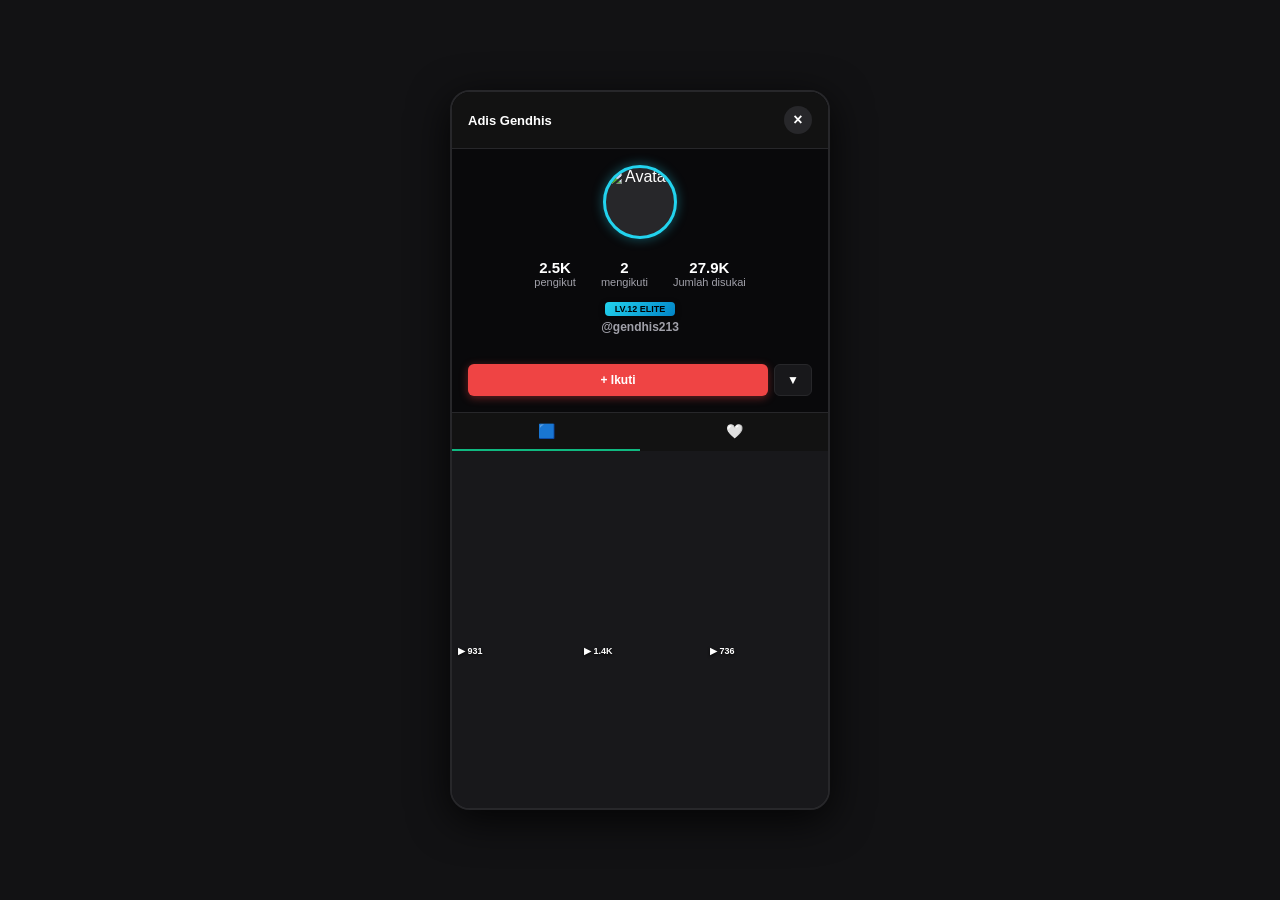
==== creator_profile.html @ 9d9ae3e8 "Add files via upload" ====
<!DOCTYPE html>
<html lang="id">
<head>
    <meta charset="UTF-8">
    <meta name="viewport" content="width=device-width, initial-scale=1.0">
    <title>FAFI Profil Kreator Lain</title>
    <style>
        body {
            margin: 0;
            background: #121214;
            color: #fff;
            font-family: -apple-system, BlinkMacSystemFont, "Segoe UI", Roboto, Helvetica, Arial, sans-serif;
            display: flex;
            justify-content: center;
            align-items: center;
            height: 100vh;
            overflow: hidden;
            user-select: none;
        }

        .creator-profile-container {
            position: relative;
            width: 380px;
            height: 720px;
            background: #09090b;
            color: #fff;
            border-radius: 20px;
            overflow-y: auto;
            box-shadow: 0 10px 40px rgba(0,0,0,0.8);
            border: 2px solid #27272a;
            display: flex;
            flex-direction: column;
            box-sizing: border-box;
        }

        /* Header Atas */
        .header-nav {
            padding: 14px 16px;
            display: flex;
            justify-content: space-between;
            align-items: center;
            font-weight: bold;
            font-size: 13px;
            border-bottom: 1px solid #27272a;
            background: #121212;
            position: sticky;
            top: 0;
            z-index: 10;
        }
        
        /* Tombol Kembali di Sudut Kanan Atas */
        .close-profile-btn {
            background: #27272a;
            border: none;
            color: #fff;
            width: 28px;
            height: 28px;
            border-radius: 50%;
            font-size: 16px;
            font-weight: bold;
            display: flex;
            align-items: center;
            justify-content: center;
            cursor: pointer;
            transition: background 0.2s;
        }
        .close-profile-btn:hover {
            background: #ef4444;
        }

        /* Bagian Utama Profil */
        .profile-main-info {
            padding: 16px;
            display: flex;
            flex-direction: column;
            align-items: center;
            text-align: center;
        }

        .avatar-box {
            width: 74px;
            height: 74px;
            border-radius: 50%;
            background: #27272a;
            overflow: hidden;
            display: flex;
            align-items: center;
            justify-content: center;
            border: 3px solid #eab308;
            margin-bottom: 12px;
            box-shadow: 0 0 12px rgba(234, 179, 8, 0.4);
            box-sizing: border-box;
            position: relative;
        }
        .avatar-box img { width: 100%; height: 100%; object-fit: cover; }

        /* Statistik Angka */
        .stats-row {
            display: flex;
            gap: 25px;
            margin: 8px 0;
        }
        .stat-item {
            display: flex;
            flex-direction: column;
            font-size: 11px;
            color: #a1a1aa;
        }
        .stat-item strong {
            font-size: 15px;
            color: #fff;
            font-weight: 800;
        }

        /* Medali Pangkat & Username */
        .medali-badge {
            display: inline-block;
            padding: 2px 10px;
            border-radius: 4px;
            font-size: 9px;
            font-weight: 800;
            margin-top: 6px;
            cursor: pointer;
            box-shadow: 0 2px 6px rgba(0,0,0,0.4);
        }
        .username-handle {
            font-size: 12px;
            color: #a1a1aa;
            margin-top: 4px;
            font-weight: bold;
        }

        /* Tombol Aksi (+ Ikuti & Dropdown) */
        .action-buttons-row {
            display: flex;
            gap: 6px;
            width: 100%;
            padding: 0 16px;
            box-sizing: border-box;
            margin-top: 14px;
        }
        .btn-follow {
            flex: 1;
            padding: 9px;
            background: #ef4444;
            border: none;
            border-radius: 6px;
            font-size: 12px;
            font-weight: bold;
            color: #fff;
            cursor: pointer;
            text-align: center;
            box-shadow: 0 2px 8px rgba(239, 68, 68, 0.4);
            transition: background 0.2s;
        }
        .btn-follow.following {
            background: #18181b;
            color: #fff;
            border: 1px solid #27272a;
        }
        .btn-dropdown {
            width: 38px;
            background: #18181b;
            border: 1px solid #27272a;
            border-radius: 6px;
            font-size: 12px;
            color: #fff;
            cursor: pointer;
            display: flex;
            align-items: center;
            justify-content: center;
        }

        /* Tab Navigasi Konten */
        .content-tabs {
            display: flex;
            justify-content: space-around;
            border-top: 1px solid #27272a;
            margin-top: 16px;
            background: #121212;
        }
        .content-tab {
            flex: 1;
            padding: 10px 0;
            text-align: center;
            font-size: 14px;
            cursor: pointer;
            border-bottom: 2px solid transparent;
            color: #52525b;
        }
        .content-tab.active { border-bottom-color: #10b981; color: #10b981; }

        /* Grid Video Karya */
        .video-grid {
            display: grid;
            grid-template-columns: repeat(3, 1fr);
            gap: 2px;
            background: #18181b;
            min-height: 250px;
        }
        .grid-item {
            background: #27272a;
            aspect-ratio: 9/16;
            display: flex;
            flex-direction: column;
            justify-content: flex-end;
            padding: 6px;
            font-size: 9px;
            color: #fff;
            position: relative;
            font-weight: bold;
            text-shadow: 0 1px 3px rgba(0,0,0,0.9);
        }
    </style>
</head>
<body>

    <div class="creator-profile-container">
        
        <!-- Header Atas dengan Tombol Kembali -->
        <div class="header-nav">
            <span id="creatorHeaderName">Adis Gendhis</span>
            <button class="close-profile-btn" id="closeProfileBtn" title="Kembali ke Reels">&times;</button>
        </div>

        <!-- Info Utama Profil Kreator -->
        <div class="profile-main-info">
            <div class="avatar-box" id="creatorAvatarBox">
                <img src="https://images.unsplash.com/photo-1534528741775-53994a69daeb?w=150" alt="Avatar" id="creatorAvatarImg">
            </div>

            <!-- Statistik Publik -->
            <div class="stats-row">
                <div class="stat-item"><strong>2.5K</strong> <span>pengikut</span></div>
                <div class="stat-item"><strong>2</strong> <span>mengikuti</span></div>
                <div class="stat-item"><strong>27.9K</strong> <span>Jumlah disukai</span></div>
            </div>

            <div class="medali-badge" id="creatorRankBadge">LV.12 ELITE</div>
            <div class="username-handle">@gendhis213</div>
        </div>

        <!-- Tombol Aksi Utama (+ Ikuti) -->
        <div class="action-buttons-row">
            <button class="btn-follow" id="followActionBtn">+ Ikuti</button>
            <button class="btn-dropdown" id="dropdownActionBtn">▼</button>
        </div>

        <!-- Tab Navigasi Konten -->
        <div class="content-tabs">
            <div class="content-tab active">🟦</div>
            <div class="content-tab">🤍</div>
        </div>

        <!-- Grid Video Karya -->
        <div class="video-grid">
            <div class="grid-item" style="background: url('https://images.unsplash.com/photo-1517838277536-f5f99be501cd?w=150') center/cover;">
                <span>▶ 931</span>
            </div>
            <div class="grid-item" style="background: url('https://images.unsplash.com/photo-1448375240586-882707db888b?w=150') center/cover;">
                <span>▶ 1.4K</span>
            </div>
            <div class="grid-item" style="background: url('https://images.unsplash.com/photo-1584282483830-74697ff9101d?w=150') center/cover;">
                <span>▶ 736</span>
            </div>
            <div class="grid-item" style="background: url('https://images.unsplash.com/photo-1507525428034-b723cf961d3e?w=150') center/cover;">
                <span>▶ 3.2K</span>
            </div>
            <div class="grid-item" style="background: url('https://images.unsplash.com/photo-1519681393784-d120267933ba?w=150') center/cover;">
                <span>▶ 5.1K</span>
            </div>
            <div class="grid-item" style="background: url('https://images.unsplash.com/photo-1470240731273-7821a6eeb6bd?w=150') center/cover;">
                <span>▶ 890</span>
            </div>
        </div>

    </div>

    <script>
        const fafiRanks = [
            { level: 1, name: "WARGA", min: 0, max: 0, bg: "linear-gradient(135deg, #9ca3af, #4b5563)", border: "#9ca3af", color: "#fff" },
            { level: 2, name: "SOSIAL", min: 1, max: 9, bg: "linear-gradient(135deg, #60a5fa, #1d4ed8)", border: "#60a5fa", color: "#fff" },
            { level: 3, name: "FRIENDLY", min: 10, max: 24, bg: "linear-gradient(135deg, #34d399, #047857)", border: "#34d399", color: "#fff" },
            { level: 4, name: "LOYALIS", min: 25, max: 49, bg: "linear-gradient(135deg, #38bdf8, #0369a1)", border: "#38bdf8", color: "#fff" },
            { level: 5, name: "DERMAWAN", min: 50, max: 99, bg: "linear-gradient(135deg, #c084fc, #7e22ce)", border: "#c084fc", color: "#fff" },
            { level: 6, name: "DONATUR", min: 100, max: 249, bg: "linear-gradient(135deg, #e879f9, #a21caf)", border: "#e879f9", color: "#fff" },
            { level: 7, name: "JURAGAN", min: 250, max: 499, bg: "linear-gradient(135deg, #fbbf24, #b45309)", border: "#fbbf24", color: "#000" },
            { level: 8, name: "SAUDAGAR", min: 500, max: 749, bg: "linear-gradient(135deg, #f59e0b, #92400e)", border: "#f59e0b", color: "#000" },
            { level: 9, name: "HARTAWAN", min: 750, max: 999, bg: "linear-gradient(135deg, #fb923c, #c2410c)", border: "#fb923c", color: "#fff" },
            { level: 10, name: "MILIARDER", min: 1000, max: 1499, bg: "linear-gradient(135deg, #fef08a, #eab308, #ca8a04)", border: "#eab308", color: "#422006" },
            { level: 11, name: "KONGLOMERAT", min: 1500, max: 1999, bg: "linear-gradient(135deg, #fde047, #ca8a04)", border: "#fde047", color: "#000" },
            { level: 12, name: "ELITE", min: 2000, max: 2499, bg: "linear-gradient(135deg, #22d3ee, #0284c7)", border: "#22d3ee", color: "#000" },
            { level: 13, name: "LEGENDA", min: 2500, max: 3499, bg: "linear-gradient(135deg, #f43f5e, #be123c)", border: "#f43f5e", color: "#fff" },
            { level: 14, name: "KAISAR", min: 3500, max: 4249, bg: "linear-gradient(135deg, #8b5cf6, #4c1d95)", border: "#8b5cf6", color: "#fff" },
            { level: 15, name: "IMPERATOR", min: 4250, max: 4999, bg: "linear-gradient(135deg, #06b6d4, #1e40af)", border: "#06b6d4", color: "#fff" },
            { level: 16, name: "SULTAN", min: 5000, max: Infinity, bg: "linear-gradient(135deg, #ef4444, #b91c1c, #fbbf24)", border: "#ef4444", color: "#fff" }
        ];

        document.addEventListener("DOMContentLoaded", () => {
            // Tombol kembali langsung mengarahkan ke halaman /reels
            document.getElementById('closeProfileBtn').addEventListener('click', () => {
                window.location.href = '/reels';
            });

            const creatorFara = 2200;
            let rankObj = fafiRanks[11];
            for (let i = fafiRanks.length - 1; i >= 0; i--) {
                if (creatorFara >= fafiRanks[i].min) {
                    rankObj = fafiRanks[i];
                    break;
                }
            }

            const badgeEl = document.getElementById('creatorRankBadge');
            badgeEl.innerText = `LV.${rankObj.level} ${rankObj.name}`;
            badgeEl.style.background = rankObj.bg;
            badgeEl.style.color = rankObj.color;

            const avatarBox = document.getElementById('creatorAvatarBox');
            avatarBox.style.borderColor = rankObj.border;
            avatarBox.style.boxShadow = `0 0 12px ${rankObj.border}66`;

            const followBtn = document.getElementById('followActionBtn');
            let isFollowing = false;

            followBtn.addEventListener('click', () => {
                isFollowing = !isFollowing;
                if (isFollowing) {
                    followBtn.innerText = "Mengikuti";
                    followBtn.classList.add('following');
                } else {
                    followBtn.innerText = "+ Ikuti";
                    followBtn.classList.remove('following');
                }
            });
        });
    </script>
</body>
</html>
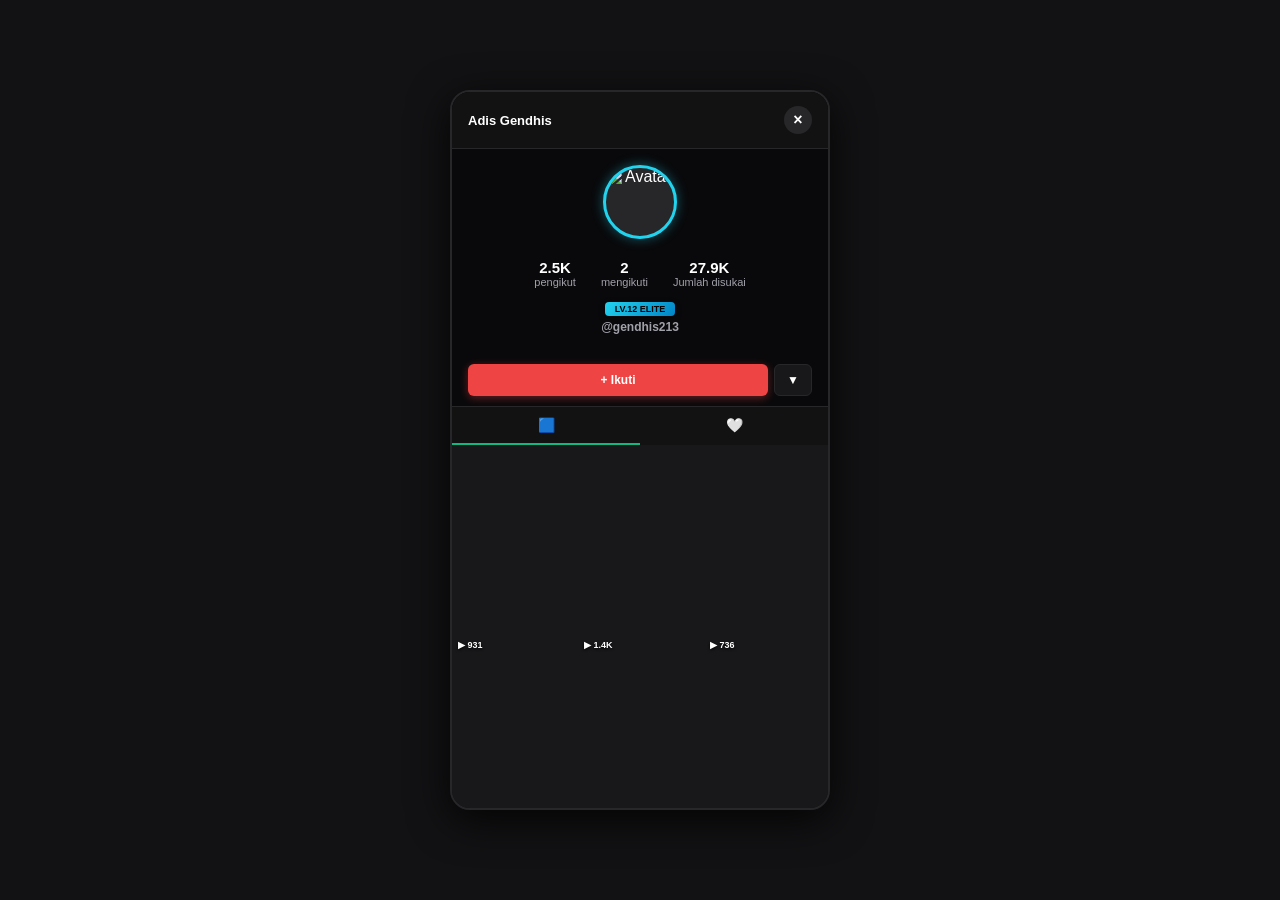
==== commit c8967908: "Add files via upload" ====
--- a/creator_profile.html
+++ b/creator_profile.html
@@ -48,7 +48,6 @@
             z-index: 10;
         }
         
-        /* Tombol Kembali di Sudut Kanan Atas */
         .close-profile-btn {
             background: #27272a;
             border: none;
@@ -64,9 +63,7 @@
             cursor: pointer;
             transition: background 0.2s;
         }
-        .close-profile-btn:hover {
-            background: #ef4444;
-        }
+        .close-profile-btn:hover { background: #ef4444; }
 
         /* Bagian Utama Profil */
         .profile-main-info {
@@ -94,7 +91,6 @@
         }
         .avatar-box img { width: 100%; height: 100%; object-fit: cover; }
 
-        /* Statistik Angka */
         .stats-row {
             display: flex;
             gap: 25px;
@@ -112,7 +108,6 @@
             font-weight: 800;
         }
 
-        /* Medali Pangkat & Username */
         .medali-badge {
             display: inline-block;
             padding: 2px 10px;
@@ -169,6 +164,139 @@
             display: flex;
             align-items: center;
             justify-content: center;
+            transition: transform 0.2s, background 0.2s;
+        }
+        .btn-dropdown.active {
+            background: #27272a;
+            transform: rotate(180deg);
+        }
+
+        /* Kotak Rekomendasi Akun (Dropdown Scrollable Horizontal) */
+        .suggested-dropdown-box {
+            display: none;
+            flex-direction: column;
+            width: 100%;
+            background: #121212;
+            border-bottom: 1px solid #27272a;
+            padding: 12px 16px;
+            box-sizing: border-box;
+            animation: fadeInDropdown 0.25s ease-out;
+        }
+        .suggested-dropdown-box.show {
+            display: flex;
+        }
+        @keyframes fadeInDropdown {
+            from { opacity: 0; transform: translateY(-8px); }
+            to { opacity: 1; transform: translateY(0); }
+        }
+
+        .suggested-header-row {
+            display: flex;
+            justify-content: space-between;
+            align-items: center;
+            font-size: 11px;
+            color: #a1a1aa;
+            margin-bottom: 10px;
+        }
+        .suggested-header-row span.see-more {
+            color: #38bdf8;
+            cursor: pointer;
+            font-weight: bold;
+        }
+
+        .suggested-scroll-container {
+            display: flex;
+            gap: 10px;
+            overflow-x: auto;
+            padding-bottom: 6px;
+            scrollbar-width: thin;
+            scrollbar-color: #3f3f46 transparent;
+        }
+        .suggested-scroll-container::-webkit-scrollbar {
+            height: 4px;
+        }
+        .suggested-scroll-container::-webkit-scrollbar-thumb {
+            background: #3f3f46;
+            border-radius: 4px;
+        }
+
+        /* Card Akun Rekomendasi */
+        .suggested-card {
+            min-width: 135px;
+            max-width: 135px;
+            background: #18181b;
+            border: 1px solid #27272a;
+            border-radius: 10px;
+            padding: 10px 8px;
+            display: flex;
+            flex-direction: column;
+            align-items: center;
+            text-align: center;
+            position: relative;
+            flex-shrink: 0;
+            box-sizing: border-box;
+        }
+        .suggested-card-close {
+            position: absolute;
+            top: 4px;
+            right: 6px;
+            font-size: 12px;
+            color: #71717a;
+            cursor: pointer;
+        }
+        .suggested-card-avatar {
+            width: 44px;
+            height: 44px;
+            border-radius: 50%;
+            overflow: hidden;
+            background: #27272a;
+            margin-bottom: 4px;
+            border: 2px solid #eab308;
+        }
+        .suggested-card-avatar img { width: 100%; height: 100%; object-fit: cover; }
+        
+        .suggested-card-name {
+            font-size: 10px;
+            font-weight: bold;
+            color: #fff;
+            white-space: nowrap;
+            overflow: hidden;
+            text-overflow: ellipsis;
+            width: 100%;
+            margin-bottom: 2px;
+        }
+        
+        /* Badge Level di Card */
+        .suggested-card-level {
+            font-size: 7.5px;
+            font-weight: 900;
+            padding: 1px 6px;
+            border-radius: 4px;
+            display: inline-block;
+            margin-bottom: 4px;
+        }
+
+        .suggested-card-followers {
+            font-size: 9px;
+            color: #a1a1aa;
+            margin-bottom: 8px;
+        }
+        .suggested-card-btn {
+            width: 100%;
+            padding: 5px 0;
+            background: #ef4444;
+            color: #fff;
+            border: none;
+            border-radius: 6px;
+            font-size: 10px;
+            font-weight: bold;
+            cursor: pointer;
+            transition: background 0.2s;
+        }
+        .suggested-card-btn.following {
+            background: #27272a;
+            color: #d4d4d8;
+            border: 1px solid #3f3f46;
         }
 
         /* Tab Navigasi Konten */
@@ -176,7 +304,7 @@
             display: flex;
             justify-content: space-around;
             border-top: 1px solid #27272a;
-            margin-top: 16px;
+            margin-top: 10px;
             background: #121212;
         }
         .content-tab {
@@ -240,10 +368,68 @@
             <div class="username-handle">@gendhis213</div>
         </div>
 
-        <!-- Tombol Aksi Utama (+ Ikuti) -->
+        <!-- Tombol Aksi (+ Ikuti & Dropdown) -->
         <div class="action-buttons-row">
             <button class="btn-follow" id="followActionBtn">+ Ikuti</button>
-            <button class="btn-dropdown" id="dropdownActionBtn">▼</button>
+            <button class="btn-dropdown" id="dropdownActionBtn" title="Rekomendasi Akun">▼</button>
+        </div>
+
+        <!-- DROPDOWN: Orang yang mungkin juga Anda ikuti (Lengkap dengan Level) -->
+        <div class="suggested-dropdown-box" id="suggestedDropdown">
+            <div class="suggested-header-row">
+                <span>Orang yang mungkin juga Anda ikuti</span>
+                <span class="see-more" onclick="alert('Melihat lebih banyak rekomendasi kreator...')">Lihat lebih... &gt;</span>
+            </div>
+            
+            <div class="suggested-scroll-container">
+                <!-- Card 1 -->
+                <div class="suggested-card" id="sugCard1">
+                    <span class="suggested-card-close" onclick="document.getElementById('sugCard1').style.display='none'">&times;</span>
+                    <div class="suggested-card-avatar">
+                        <img src="https://images.unsplash.com/photo-1494790108377-be9c29b29330?w=150" alt="User">
+                    </div>
+                    <div class="suggested-card-name">berita heboh</div>
+                    <span class="suggested-card-level" style="background: linear-gradient(135deg, #60a5fa, #1d4ed8); color: #fff;">LV.7 JURAGAN</span>
+                    <div class="suggested-card-followers">17.3K pengikut</div>
+                    <button class="suggested-card-btn" onclick="toggleSugBtn(this)">Ikuti</button>
+                </div>
+
+                <!-- Card 2 -->
+                <div class="suggested-card" id="sugCard2">
+                    <span class="suggested-card-close" onclick="document.getElementById('sugCard2').style.display='none'">&times;</span>
+                    <div class="suggested-card-avatar">
+                        <img src="https://images.unsplash.com/photo-1517841905240-472988babdf9?w=150" alt="User">
+                    </div>
+                    <div class="suggested-card-name">fatima sahra</div>
+                    <span class="suggested-card-level" style="background: linear-gradient(135deg, #fef08a, #eab308); color: #422006;">LV.10 MILIARDER</span>
+                    <div class="suggested-card-followers">83.4K pengikut</div>
+                    <button class="suggested-card-btn" onclick="toggleSugBtn(this)">Ikuti</button>
+                </div>
+
+                <!-- Card 3 -->
+                <div class="suggested-card" id="sugCard3">
+                    <span class="suggested-card-close" onclick="document.getElementById('sugCard3').style.display='none'">&times;</span>
+                    <div class="suggested-card-avatar">
+                        <img src="https://images.unsplash.com/photo-1524504388940-b1c1722653e1?w=150" alt="User">
+                    </div>
+                    <div class="suggested-card-name">Berkebun bareng</div>
+                    <span class="suggested-card-level" style="background: linear-gradient(135deg, #22d3ee, #0284c7); color: #000;">LV.12 ELITE</span>
+                    <div class="suggested-card-followers">244.6K pengikut</div>
+                    <button class="suggested-card-btn" onclick="toggleSugBtn(this)">Ikuti</button>
+                </div>
+
+                <!-- Card 4 -->
+                <div class="suggested-card" id="sugCard4">
+                    <span class="suggested-card-close" onclick="document.getElementById('sugCard4').style.display='none'">&times;</span>
+                    <div class="suggested-card-avatar">
+                        <img src="https://images.unsplash.com/photo-1507003211169-0a1dd7228f2d?w=150" alt="User">
+                    </div>
+                    <div class="suggested-card-name">Crypto Trader</div>
+                    <span class="suggested-card-level" style="background: linear-gradient(135deg, #ef4444, #b91c1c, #fbbf24); color: #fff;">LV.16 SULTAN</span>
+                    <div class="suggested-card-followers">521.0K pengikut</div>
+                    <button class="suggested-card-btn" onclick="toggleSugBtn(this)">Ikuti</button>
+                </div>
+            </div>
         </div>
 
         <!-- Tab Navigasi Konten -->
@@ -296,10 +482,27 @@
             { level: 16, name: "SULTAN", min: 5000, max: Infinity, bg: "linear-gradient(135deg, #ef4444, #b91c1c, #fbbf24)", border: "#ef4444", color: "#fff" }
         ];
 
+        function toggleSugBtn(btn) {
+            if (btn.innerText === "Ikuti") {
+                btn.innerText = "Mengikuti";
+                btn.classList.add('following');
+            } else {
+                btn.innerText = "Ikuti";
+                btn.classList.remove('following');
+            }
+        }
+
         document.addEventListener("DOMContentLoaded", () => {
-            // Tombol kembali langsung mengarahkan ke halaman /reels
             document.getElementById('closeProfileBtn').addEventListener('click', () => {
                 window.location.href = '/reels';
+            });
+
+            const dropdownBtn = document.getElementById('dropdownActionBtn');
+            const suggestedDropdown = document.getElementById('suggestedDropdown');
+
+            dropdownBtn.addEventListener('click', () => {
+                suggestedDropdown.classList.toggle('show');
+                dropdownBtn.classList.toggle('active');
             });
 
             const creatorFara = 2200;
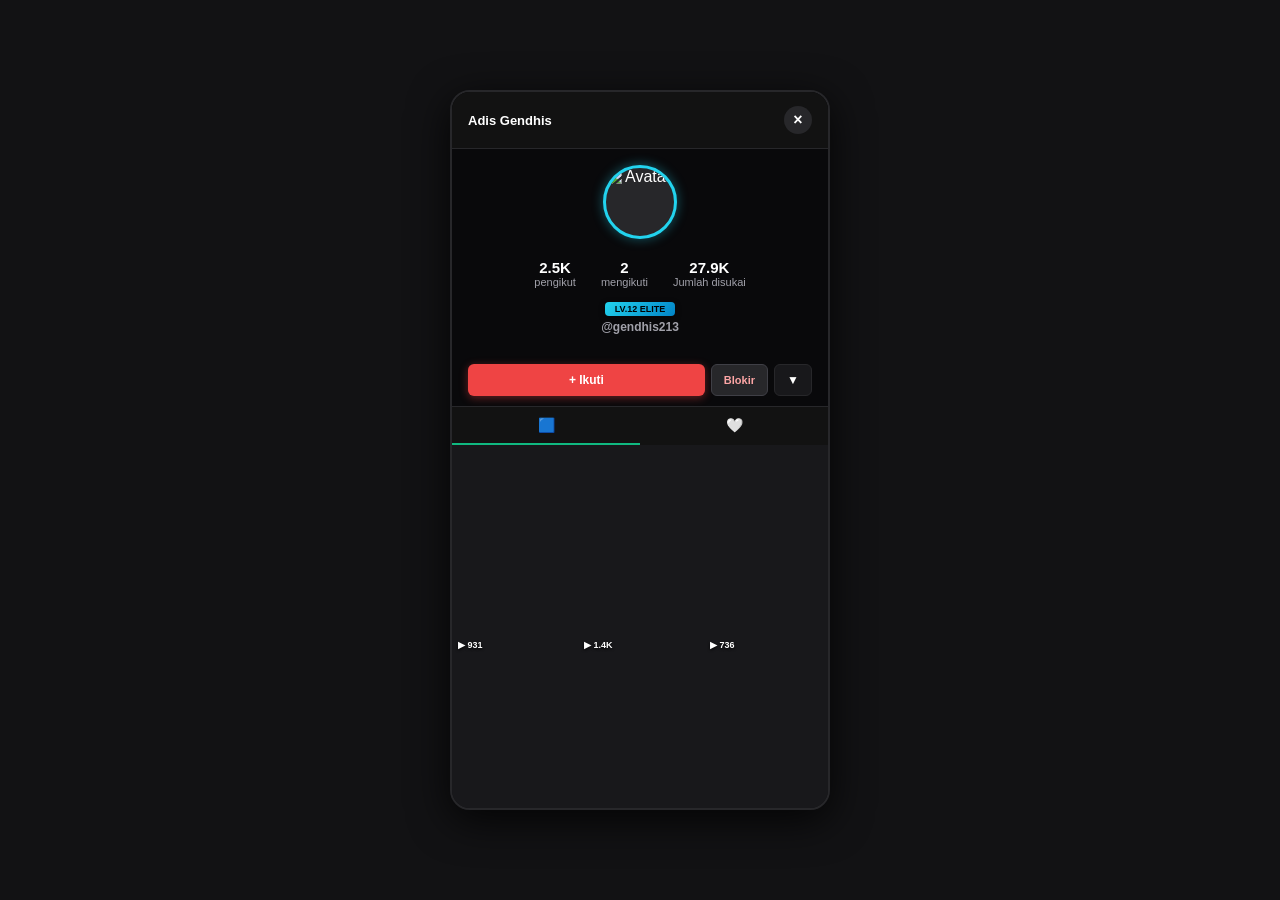
==== commit e68f4140: "Add files via upload" ====
--- a/creator_profile.html
+++ b/creator_profile.html
@@ -125,7 +125,7 @@
             font-weight: bold;
         }
 
-        /* Tombol Aksi (+ Ikuti & Dropdown) */
+        /* Tombol Aksi (Ikuti, Blokir, & Dropdown) */
         .action-buttons-row {
             display: flex;
             gap: 6px;
@@ -153,6 +153,23 @@
             color: #fff;
             border: 1px solid #27272a;
         }
+        /* Tombol Blokir Pengguna */
+        .btn-block {
+            padding: 9px 12px;
+            background: #27272a;
+            border: 1px solid #3f3f46;
+            border-radius: 6px;
+            font-size: 11px;
+            font-weight: bold;
+            color: #fca5a5;
+            cursor: pointer;
+            transition: background 0.2s, color 0.2s;
+        }
+        .btn-block:hover {
+            background: #7f1d1d;
+            color: #fff;
+            border-color: #ef4444;
+        }
         .btn-dropdown {
             width: 38px;
             background: #18181b;
@@ -180,15 +197,8 @@
             border-bottom: 1px solid #27272a;
             padding: 12px 16px;
             box-sizing: border-box;
-            animation: fadeInDropdown 0.25s ease-out;
-        }
-        .suggested-dropdown-box.show {
-            display: flex;
-        }
-        @keyframes fadeInDropdown {
-            from { opacity: 0; transform: translateY(-8px); }
-            to { opacity: 1; transform: translateY(0); }
-        }
+        }
+        .suggested-dropdown-box.show { display: flex; }
 
         .suggested-header-row {
             display: flex;
@@ -209,25 +219,15 @@
             gap: 10px;
             overflow-x: auto;
             padding-bottom: 6px;
-            scrollbar-width: thin;
-            scrollbar-color: #3f3f46 transparent;
-        }
-        .suggested-scroll-container::-webkit-scrollbar {
-            height: 4px;
-        }
-        .suggested-scroll-container::-webkit-scrollbar-thumb {
-            background: #3f3f46;
-            border-radius: 4px;
-        }
-
-        /* Card Akun Rekomendasi */
+        }
+
         .suggested-card {
-            min-width: 135px;
-            max-width: 135px;
+            min-width: 115px;
+            max-width: 115px;
             background: #18181b;
             border: 1px solid #27272a;
             border-radius: 10px;
-            padding: 10px 8px;
+            padding: 10px 6px;
             display: flex;
             flex-direction: column;
             align-items: center;
@@ -245,8 +245,8 @@
             cursor: pointer;
         }
         .suggested-card-avatar {
-            width: 44px;
-            height: 44px;
+            width: 40px;
+            height: 40px;
             border-radius: 50%;
             overflow: hidden;
             background: #27272a;
@@ -256,7 +256,7 @@
         .suggested-card-avatar img { width: 100%; height: 100%; object-fit: cover; }
         
         .suggested-card-name {
-            font-size: 10px;
+            font-size: 9.5px;
             font-weight: bold;
             color: #fff;
             white-space: nowrap;
@@ -265,39 +265,119 @@
             width: 100%;
             margin-bottom: 2px;
         }
-        
-        /* Badge Level di Card */
         .suggested-card-level {
-            font-size: 7.5px;
+            font-size: 7px;
             font-weight: 900;
-            padding: 1px 6px;
+            padding: 1px 4px;
             border-radius: 4px;
             display: inline-block;
-            margin-bottom: 4px;
-        }
-
+            margin-bottom: 3px;
+        }
         .suggested-card-followers {
-            font-size: 9px;
+            font-size: 8.5px;
             color: #a1a1aa;
-            margin-bottom: 8px;
+            margin-bottom: 6px;
         }
         .suggested-card-btn {
             width: 100%;
-            padding: 5px 0;
+            padding: 4px 0;
             background: #ef4444;
             color: #fff;
             border: none;
-            border-radius: 6px;
-            font-size: 10px;
-            font-weight: bold;
-            cursor: pointer;
-            transition: background 0.2s;
+            border-radius: 5px;
+            font-size: 9.5px;
+            font-weight: bold;
+            cursor: pointer;
         }
         .suggested-card-btn.following {
             background: #27272a;
             color: #d4d4d8;
             border: 1px solid #3f3f46;
         }
+
+        /* FULL GRID MODAL (3 Kolom x 4 Baris) */
+        .full-recommend-modal {
+            position: absolute;
+            top: 0; left: 0; width: 100%; height: 100%;
+            background: #09090b;
+            z-index: 100;
+            display: none;
+            flex-direction: column;
+            box-sizing: border-box;
+            border-radius: 20px;
+            overflow: hidden;
+        }
+        .full-recommend-modal.show { display: flex; }
+
+        .full-modal-header {
+            padding: 14px 16px;
+            display: flex;
+            justify-content: space-between;
+            align-items: center;
+            font-weight: bold;
+            font-size: 13px;
+            border-bottom: 1px solid #27272a;
+            background: #121212;
+        }
+
+        .full-grid-body {
+            flex: 1;
+            padding: 12px;
+            display: grid;
+            grid-template-columns: repeat(3, 1fr);
+            grid-template-rows: repeat(4, 1fr);
+            gap: 8px;
+            overflow-y: auto;
+            box-sizing: border-box;
+        }
+
+        .full-grid-card {
+            background: #18181b;
+            border: 1px solid #27272a;
+            border-radius: 8px;
+            padding: 8px 4px;
+            display: flex;
+            flex-direction: column;
+            align-items: center;
+            text-align: center;
+            box-sizing: border-box;
+            justify-content: space-between;
+        }
+        .full-grid-avatar {
+            width: 36px; height: 36px;
+            border-radius: 50%;
+            overflow: hidden;
+            border: 2px solid #eab308;
+            margin-bottom: 2px;
+        }
+        .full-grid-avatar img { width: 100%; height: 100%; object-fit: cover; }
+        .full-grid-name { font-size: 9px; font-weight: bold; white-space: nowrap; overflow: hidden; text-overflow: ellipsis; width: 100%; }
+        .full-grid-level { font-size: 6.5px; font-weight: 900; padding: 1px 3px; border-radius: 3px; }
+        .full-grid-followers { font-size: 8px; color: #a1a1aa; }
+        .full-grid-btn { width: 100%; padding: 3px 0; background: #ef4444; color: #fff; border: none; border-radius: 4px; font-size: 9px; font-weight: bold; cursor: pointer; }
+        .full-grid-btn.following { background: #27272a; color: #d4d4d8; }
+
+        .full-modal-footer {
+            padding: 10px 16px;
+            display: flex;
+            justify-content: space-between;
+            align-items: center;
+            background: #121212;
+            border-top: 1px solid #27272a;
+        }
+        .nav-page-btn {
+            background: #27272a;
+            color: #fff;
+            border: none;
+            padding: 6px 14px;
+            border-radius: 6px;
+            font-size: 11px;
+            font-weight: bold;
+            cursor: pointer;
+            transition: background 0.2s;
+        }
+        .nav-page-btn:hover { background: #10b981; color: #000; }
+        .page-indicator { font-size: 11px; color: #a1a1aa; font-weight: bold; }
 
         /* Tab Navigasi Konten */
         .content-tabs {
@@ -368,67 +448,61 @@
             <div class="username-handle">@gendhis213</div>
         </div>
 
-        <!-- Tombol Aksi (+ Ikuti & Dropdown) -->
+        <!-- Tombol Aksi (+ Ikuti, Blokir, & Dropdown) -->
         <div class="action-buttons-row">
             <button class="btn-follow" id="followActionBtn">+ Ikuti</button>
+            <button class="btn-block" id="blockActionBtn" title="Blokir Pengguna">Blokir</button>
             <button class="btn-dropdown" id="dropdownActionBtn" title="Rekomendasi Akun">▼</button>
         </div>
 
-        <!-- DROPDOWN: Orang yang mungkin juga Anda ikuti (Lengkap dengan Level) -->
+        <!-- DROPDOWN REKOMENDASI KECIL -->
         <div class="suggested-dropdown-box" id="suggestedDropdown">
             <div class="suggested-header-row">
                 <span>Orang yang mungkin juga Anda ikuti</span>
-                <span class="see-more" onclick="alert('Melihat lebih banyak rekomendasi kreator...')">Lihat lebih... &gt;</span>
+                <span class="see-more" id="seeMoreBtn">Lihat lebih... &gt;</span>
             </div>
             
             <div class="suggested-scroll-container">
-                <!-- Card 1 -->
                 <div class="suggested-card" id="sugCard1">
                     <span class="suggested-card-close" onclick="document.getElementById('sugCard1').style.display='none'">&times;</span>
-                    <div class="suggested-card-avatar">
-                        <img src="https://images.unsplash.com/photo-1494790108377-be9c29b29330?w=150" alt="User">
-                    </div>
+                    <div class="suggested-card-avatar"><img src="https://images.unsplash.com/photo-1494790108377-be9c29b29330?w=150" alt="User"></div>
                     <div class="suggested-card-name">berita heboh</div>
                     <span class="suggested-card-level" style="background: linear-gradient(135deg, #60a5fa, #1d4ed8); color: #fff;">LV.7 JURAGAN</span>
                     <div class="suggested-card-followers">17.3K pengikut</div>
                     <button class="suggested-card-btn" onclick="toggleSugBtn(this)">Ikuti</button>
                 </div>
-
-                <!-- Card 2 -->
                 <div class="suggested-card" id="sugCard2">
                     <span class="suggested-card-close" onclick="document.getElementById('sugCard2').style.display='none'">&times;</span>
-                    <div class="suggested-card-avatar">
-                        <img src="https://images.unsplash.com/photo-1517841905240-472988babdf9?w=150" alt="User">
-                    </div>
+                    <div class="suggested-card-avatar"><img src="https://images.unsplash.com/photo-1517841905240-472988babdf9?w=150" alt="User"></div>
                     <div class="suggested-card-name">fatima sahra</div>
                     <span class="suggested-card-level" style="background: linear-gradient(135deg, #fef08a, #eab308); color: #422006;">LV.10 MILIARDER</span>
                     <div class="suggested-card-followers">83.4K pengikut</div>
                     <button class="suggested-card-btn" onclick="toggleSugBtn(this)">Ikuti</button>
                 </div>
-
-                <!-- Card 3 -->
                 <div class="suggested-card" id="sugCard3">
                     <span class="suggested-card-close" onclick="document.getElementById('sugCard3').style.display='none'">&times;</span>
-                    <div class="suggested-card-avatar">
-                        <img src="https://images.unsplash.com/photo-1524504388940-b1c1722653e1?w=150" alt="User">
-                    </div>
+                    <div class="suggested-card-avatar"><img src="https://images.unsplash.com/photo-1524504388940-b1c1722653e1?w=150" alt="User"></div>
                     <div class="suggested-card-name">Berkebun bareng</div>
                     <span class="suggested-card-level" style="background: linear-gradient(135deg, #22d3ee, #0284c7); color: #000;">LV.12 ELITE</span>
                     <div class="suggested-card-followers">244.6K pengikut</div>
                     <button class="suggested-card-btn" onclick="toggleSugBtn(this)">Ikuti</button>
                 </div>
-
-                <!-- Card 4 -->
-                <div class="suggested-card" id="sugCard4">
-                    <span class="suggested-card-close" onclick="document.getElementById('sugCard4').style.display='none'">&times;</span>
-                    <div class="suggested-card-avatar">
-                        <img src="https://images.unsplash.com/photo-1507003211169-0a1dd7228f2d?w=150" alt="User">
-                    </div>
-                    <div class="suggested-card-name">Crypto Trader</div>
-                    <span class="suggested-card-level" style="background: linear-gradient(135deg, #ef4444, #b91c1c, #fbbf24); color: #fff;">LV.16 SULTAN</span>
-                    <div class="suggested-card-followers">521.0K pengikut</div>
-                    <button class="suggested-card-btn" onclick="toggleSugBtn(this)">Ikuti</button>
-                </div>
+            </div>
+        </div>
+
+        <!-- FULL GRID REKOMENDASI MODAL (3 Kolom x 4 Baris) -->
+        <div class="full-recommend-modal" id="fullRecommendModal">
+            <div class="full-modal-header">
+                <span>Jelajahi Akun Rekomendasi</span>
+                <button class="close-profile-btn" id="closeFullModalBtn">&times;</button>
+            </div>
+            
+            <div class="full-grid-body" id="fullGridContainer"></div>
+
+            <div class="full-modal-footer">
+                <button class="nav-page-btn" id="prevPageBtn">&lt; Kembali</button>
+                <span class="page-indicator" id="pageIndicatorText">Hal 1 dari 3</span>
+                <button class="nav-page-btn" id="nextPageBtn">Terus &gt;</button>
             </div>
         </div>
 
@@ -440,47 +514,71 @@
 
         <!-- Grid Video Karya -->
         <div class="video-grid">
-            <div class="grid-item" style="background: url('https://images.unsplash.com/photo-1517838277536-f5f99be501cd?w=150') center/cover;">
-                <span>▶ 931</span>
-            </div>
-            <div class="grid-item" style="background: url('https://images.unsplash.com/photo-1448375240586-882707db888b?w=150') center/cover;">
-                <span>▶ 1.4K</span>
-            </div>
-            <div class="grid-item" style="background: url('https://images.unsplash.com/photo-1584282483830-74697ff9101d?w=150') center/cover;">
-                <span>▶ 736</span>
-            </div>
-            <div class="grid-item" style="background: url('https://images.unsplash.com/photo-1507525428034-b723cf961d3e?w=150') center/cover;">
-                <span>▶ 3.2K</span>
-            </div>
-            <div class="grid-item" style="background: url('https://images.unsplash.com/photo-1519681393784-d120267933ba?w=150') center/cover;">
-                <span>▶ 5.1K</span>
-            </div>
-            <div class="grid-item" style="background: url('https://images.unsplash.com/photo-1470240731273-7821a6eeb6bd?w=150') center/cover;">
-                <span>▶ 890</span>
-            </div>
+            <div class="grid-item" style="background: url('https://images.unsplash.com/photo-1517838277536-f5f99be501cd?w=150') center/cover;"><span>▶ 931</span></div>
+            <div class="grid-item" style="background: url('https://images.unsplash.com/photo-1448375240586-882707db888b?w=150') center/cover;"><span>▶ 1.4K</span></div>
+            <div class="grid-item" style="background: url('https://images.unsplash.com/photo-1584282483830-74697ff9101d?w=150') center/cover;"><span>▶ 736</span></div>
+            <div class="grid-item" style="background: url('https://images.unsplash.com/photo-1507525428034-b723cf961d3e?w=150') center/cover;"><span>▶ 3.2K</span></div>
+            <div class="grid-item" style="background: url('https://images.unsplash.com/photo-1519681393784-d120267933ba?w=150') center/cover;"><span>▶ 5.1K</span></div>
+            <div class="grid-item" style="background: url('https://images.unsplash.com/photo-1470240731273-7821a6eeb6bd?w=150') center/cover;"><span>▶ 890</span></div>
         </div>
 
     </div>
 
     <script>
-        const fafiRanks = [
-            { level: 1, name: "WARGA", min: 0, max: 0, bg: "linear-gradient(135deg, #9ca3af, #4b5563)", border: "#9ca3af", color: "#fff" },
-            { level: 2, name: "SOSIAL", min: 1, max: 9, bg: "linear-gradient(135deg, #60a5fa, #1d4ed8)", border: "#60a5fa", color: "#fff" },
-            { level: 3, name: "FRIENDLY", min: 10, max: 24, bg: "linear-gradient(135deg, #34d399, #047857)", border: "#34d399", color: "#fff" },
-            { level: 4, name: "LOYALIS", min: 25, max: 49, bg: "linear-gradient(135deg, #38bdf8, #0369a1)", border: "#38bdf8", color: "#fff" },
-            { level: 5, name: "DERMAWAN", min: 50, max: 99, bg: "linear-gradient(135deg, #c084fc, #7e22ce)", border: "#c084fc", color: "#fff" },
-            { level: 6, name: "DONATUR", min: 100, max: 249, bg: "linear-gradient(135deg, #e879f9, #a21caf)", border: "#e879f9", color: "#fff" },
-            { level: 7, name: "JURAGAN", min: 250, max: 499, bg: "linear-gradient(135deg, #fbbf24, #b45309)", border: "#fbbf24", color: "#000" },
-            { level: 8, name: "SAUDAGAR", min: 500, max: 749, bg: "linear-gradient(135deg, #f59e0b, #92400e)", border: "#f59e0b", color: "#000" },
-            { level: 9, name: "HARTAWAN", min: 750, max: 999, bg: "linear-gradient(135deg, #fb923c, #c2410c)", border: "#fb923c", color: "#fff" },
-            { level: 10, name: "MILIARDER", min: 1000, max: 1499, bg: "linear-gradient(135deg, #fef08a, #eab308, #ca8a04)", border: "#eab308", color: "#422006" },
-            { level: 11, name: "KONGLOMERAT", min: 1500, max: 1999, bg: "linear-gradient(135deg, #fde047, #ca8a04)", border: "#fde047", color: "#000" },
-            { level: 12, name: "ELITE", min: 2000, max: 2499, bg: "linear-gradient(135deg, #22d3ee, #0284c7)", border: "#22d3ee", color: "#000" },
-            { level: 13, name: "LEGENDA", min: 2500, max: 3499, bg: "linear-gradient(135deg, #f43f5e, #be123c)", border: "#f43f5e", color: "#fff" },
-            { level: 14, name: "KAISAR", min: 3500, max: 4249, bg: "linear-gradient(135deg, #8b5cf6, #4c1d95)", border: "#8b5cf6", color: "#fff" },
-            { level: 15, name: "IMPERATOR", min: 4250, max: 4999, bg: "linear-gradient(135deg, #06b6d4, #1e40af)", border: "#06b6d4", color: "#fff" },
-            { level: 16, name: "SULTAN", min: 5000, max: Infinity, bg: "linear-gradient(135deg, #ef4444, #b91c1c, #fbbf24)", border: "#ef4444", color: "#fff" }
+        const allRecommendAccounts = [
+            { name: "berita heboh", lvl: "LV.7 JURAGAN", bg: "#1d4ed8", f: "17.3K", img: "https://images.unsplash.com/photo-1494790108377-be9c29b29330?w=150" },
+            { name: "fatima sahra", lvl: "LV.10 MILIARDER", bg: "#eab308", f: "83.4K", img: "https://images.unsplash.com/photo-1517841905240-472988babdf9?w=150" },
+            { name: "berkebun bareng", lvl: "LV.12 ELITE", bg: "#0284c7", f: "244.6K", img: "https://images.unsplash.com/photo-1524504388940-b1c1722653e1?w=150" },
+            { name: "crypto trader", lvl: "LV.16 SULTAN", bg: "#ef4444", f: "521.0K", img: "https://images.unsplash.com/photo-1507003211169-0a1dd7228f2d?w=150" },
+            { name: "siti maysarah", lvl: "LV.5 DERMAWAN", bg: "#c084fc", f: "12.1K", img: "https://images.unsplash.com/photo-1534528741775-53994a69daeb?w=150" },
+            { name: "fajar sidiq", lvl: "LV.8 SAUDAGAR", bg: "#f59e0b", f: "45.0K", img: "https://images.unsplash.com/photo-1500648767791-00dcc994a43e?w=150" },
+            { name: "rizky pratama", lvl: "LV.11 KONGLOMERAT", bg: "#ca8a04", f: "110.2K", img: "https://images.unsplash.com/photo-1472099645785-5658abf4ff4e?w=150" },
+            { name: "dewi lestari", lvl: "LV.3 FRIENDLY", bg: "#34d399", f: "5.4K", img: "https://images.unsplash.com/photo-1544005313-94ddf0286df2?w=150" },
+            { name: "ahmad dhani", lvl: "LV.13 LEGENDA", bg: "#f43f5e", f: "310.8K", img: "https://images.unsplash.com/photo-1519085360753-af0119f7cbe7?w=150" },
+            { name: "putri duyung", lvl: "LV.2 SOSIAL", bg: "#60a5fa", f: "2.1K", img: "https://images.unsplash.com/photo-1529626455594-4ff0802cfb7e?w=150" },
+            { name: "eko patrio", lvl: "LV.9 HARTAWAN", bg: "#fb923c", f: "99.5K", img: "https://images.unsplash.com/photo-1506794778202-cad84cf45f1d?w=150" },
+            { name: "sri muliani", lvl: "LV.15 IMPERATOR", bg: "#06b6d4", f: "880.3K", img: "https://images.unsplash.com/photo-1531746020798-e6953c6e8e04?w=150" },
+            { name: "budi doremi", lvl: "LV.4 LOYALIS", bg: "#38bdf8", f: "9.8K", img: "https://images.unsplash.com/photo-1522075469751-3a6694fb2f61?w=150" },
+            { name: "siti badriah", lvl: "LV.6 DONATUR", bg: "#e879f9", f: "33.2K", img: "https://images.unsplash.com/photo-1494790108377-be9c29b29330?w=150" },
+            { name: "joko widodo", lvl: "LV.16 SULTAN", bg: "#ef4444", f: "1.2M", img: "https://images.unsplash.com/photo-1500648767791-00dcc994a43e?w=150" },
+            { name: "megawati", lvl: "LV.14 KAISAR", bg: "#8b5cf6", f: "450.0K", img: "https://images.unsplash.com/photo-1544005313-94ddf0286df2?w=150" },
+            { name: "prabowo s", lvl: "LV.16 SULTAN", bg: "#ef4444", f: "2.5M", img: "https://images.unsplash.com/photo-1472099645785-5658abf4ff4e?w=150" },
+            { name: "anies baswedan", lvl: "LV.13 LEGENDA", bg: "#f43f5e", f: "920.1K", img: "https://images.unsplash.com/photo-1506794778202-cad84cf45f1d?w=150" },
+            { name: "ganjar pranowo", lvl: "LV.12 ELITE", bg: "#22d3ee", f: "780.4K", img: "https://images.unsplash.com/photo-1519085360753-af0119f7cbe7?w=150" },
+            { name: "najwa shihab", lvl: "LV.15 IMPERATOR", bg: "#06b6d4", f: "3.1M", img: "https://images.unsplash.com/photo-1531746020798-e6953c6e8e04?w=150" },
+            { name: "deddy corbuzier", lvl: "LV.16 SULTAN", bg: "#ef4444", f: "4.8M", img: "https://images.unsplash.com/photo-1500648767791-00dcc994a43e?w=150" },
+            { name: "raffathar", lvl: "LV.10 MILIARDER", bg: "#eab308", f: "650.0K", img: "https://images.unsplash.com/photo-1522075469751-3a6694fb2f61?w=150" },
+            { name: "titiek puspa", lvl: "LV.11 KONGLOMERAT", bg: "#ca8a04", f: "150.0K", img: "https://images.unsplash.com/photo-1544005313-94ddf0286df2?w=150" },
+            { name: "komeng oplet", lvl: "LV.8 SAUDAGAR", bg: "#f59e0b", f: "210.0K", img: "https://images.unsplash.com/photo-1472099645785-5658abf4ff4e?w=150" }
         ];
+
+        let currentPage = 1;
+        const itemsPerPage = 12;
+
+        function renderFullGrid(page) {
+            const container = document.getElementById('fullGridContainer');
+            container.innerHTML = '';
+            
+            const start = (page - 1) * itemsPerPage;
+            const end = start + itemsPerPage;
+            const paginatedItems = allRecommendAccounts.slice(start, end);
+
+            paginatedItems.forEach(acc => {
+                const card = document.createElement('div');
+                card.className = 'full-grid-card';
+                card.innerHTML = `
+                    <div class="full-grid-avatar"><img src="${acc.img}" alt="Avatar"></div>
+                    <div class="full-grid-name">${acc.name}</div>
+                    <span class="full-grid-level" style="background: ${acc.bg}; color: #fff;">${acc.lvl}</span>
+                    <div class="full-grid-followers">${acc.f} pengikut</div>
+                    <button class="full-grid-btn" onclick="toggleSugBtn(this)">Ikuti</button>
+                `;
+                container.appendChild(card);
+            });
+
+            const maxPage = Math.ceil(allRecommendAccounts.length / itemsPerPage);
+            document.getElementById('pageIndicatorText').innerText = `Hal ${page} dari ${maxPage}`;
+        }
 
         function toggleSugBtn(btn) {
             if (btn.innerText === "Ikuti") {
@@ -505,28 +603,62 @@
                 dropdownBtn.classList.toggle('active');
             });
 
-            const creatorFara = 2200;
-            let rankObj = fafiRanks[11];
-            for (let i = fafiRanks.length - 1; i >= 0; i--) {
-                if (creatorFara >= fafiRanks[i].min) {
-                    rankObj = fafiRanks[i];
-                    break;
+            const fullModal = document.getElementById('fullRecommendModal');
+            document.getElementById('seeMoreBtn').addEventListener('click', () => {
+                renderFullGrid(currentPage);
+                fullModal.classList.add('show');
+            });
+
+            document.getElementById('closeFullModalBtn').addEventListener('click', () => {
+                fullModal.classList.remove('show');
+            });
+
+            document.getElementById('nextPageBtn').addEventListener('click', () => {
+                const maxPage = Math.ceil(allRecommendAccounts.length / itemsPerPage);
+                if (currentPage < maxPage) {
+                    currentPage++;
+                    renderFullGrid(currentPage);
                 }
-            }
-
-            const badgeEl = document.getElementById('creatorRankBadge');
-            badgeEl.innerText = `LV.${rankObj.level} ${rankObj.name}`;
-            badgeEl.style.background = rankObj.bg;
-            badgeEl.style.color = rankObj.color;
-
-            const avatarBox = document.getElementById('creatorAvatarBox');
-            avatarBox.style.borderColor = rankObj.border;
-            avatarBox.style.boxShadow = `0 0 12px ${rankObj.border}66`;
-
+            });
+
+            document.getElementById('prevPageBtn').addEventListener('click', () => {
+                if (currentPage > 1) {
+                    currentPage--;
+                    renderFullGrid(currentPage);
+                }
+            });
+
+            // LOGIKA TOMBOL BLOKIR PENGGUNA
+            const blockBtn = document.getElementById('blockActionBtn');
             const followBtn = document.getElementById('followActionBtn');
+            let isBlocked = false;
+
+            blockBtn.addEventListener('click', () => {
+                isBlocked = !isBlocked;
+                if (isBlocked) {
+                    blockBtn.innerText = "Buka Blokir";
+                    blockBtn.style.background = "#7f1d1d";
+                    blockBtn.style.color = "#fff";
+                    followBtn.innerText = "Diblokir";
+                    followBtn.style.background = "#3f3f46";
+                    followBtn.style.cursor = "not-allowed";
+                    followBtn.disabled = true;
+                    alert("⚠️ Pengguna berhasil diblokir. Anda tidak memiliki akses interaksi lagi ke akun ini.");
+                } else {
+                    blockBtn.innerText = "Blokir";
+                    blockBtn.style.background = "#27272a";
+                    blockBtn.style.color = "#fca5a5";
+                    followBtn.innerText = "+ Ikuti";
+                    followBtn.style.background = "#ef4444";
+                    followBtn.style.cursor = "pointer";
+                    followBtn.disabled = false;
+                    alert("🔓 Blokir pengguna dibuka kembali.");
+                }
+            });
+
             let isFollowing = false;
-
             followBtn.addEventListener('click', () => {
+                if (isBlocked) return;
                 isFollowing = !isFollowing;
                 if (isFollowing) {
                     followBtn.innerText = "Mengikuti";
@@ -536,6 +668,16 @@
                     followBtn.classList.remove('following');
                 }
             });
+
+            // Set Pangkat Kreator
+            const badgeEl = document.getElementById('creatorRankBadge');
+            badgeEl.innerText = `LV.12 ELITE`;
+            badgeEl.style.background = "linear-gradient(135deg, #22d3ee, #0284c7)";
+            badgeEl.style.color = "#000";
+
+            const avatarBox = document.getElementById('creatorAvatarBox');
+            avatarBox.style.borderColor = "#22d3ee";
+            avatarBox.style.boxShadow = `0 0 12px #22d3ee66`;
         });
     </script>
 </body>
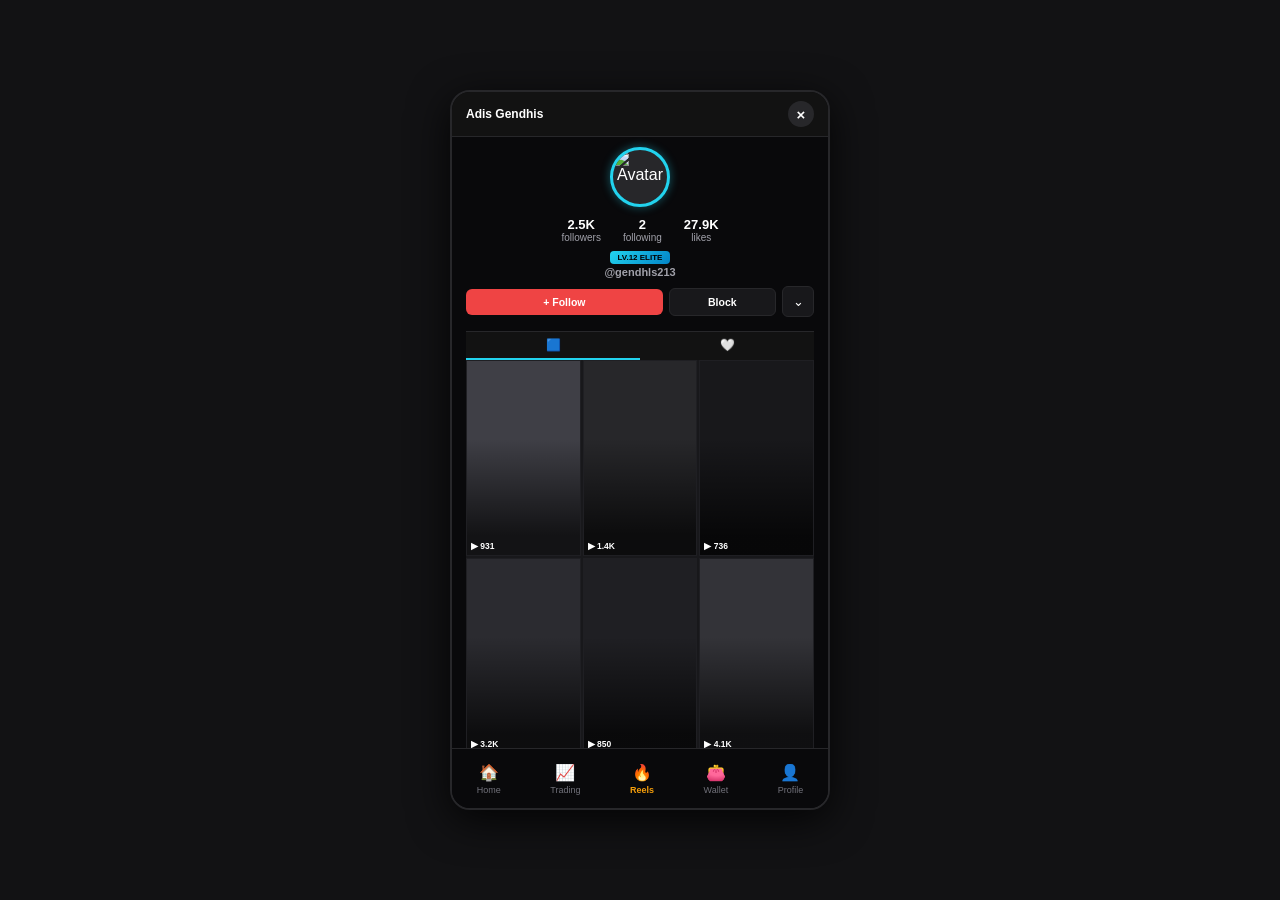
==== commit 9125d0f0: "Add files via upload" ====
--- a/creator_profile.html
+++ b/creator_profile.html
@@ -1,9 +1,9 @@
 <!DOCTYPE html>
-<html lang="id">
+<html lang="en">
 <head>
     <meta charset="UTF-8">
     <meta name="viewport" content="width=device-width, initial-scale=1.0">
-    <title>FAFI Profil Kreator Lain</title>
+    <title>FAFI Creator Profile</title>
     <style>
         body {
             margin: 0;
@@ -18,14 +18,15 @@
             user-select: none;
         }
 
-        .creator-profile-container {
+        /* Ukuran Frame Dikunci Mati Presisi 380px x 720px */
+        .creator-container {
             position: relative;
             width: 380px;
             height: 720px;
             background: #09090b;
             color: #fff;
             border-radius: 20px;
-            overflow-y: auto;
+            overflow: hidden;
             box-shadow: 0 10px 40px rgba(0,0,0,0.8);
             border: 2px solid #27272a;
             display: flex;
@@ -33,29 +34,53 @@
             box-sizing: border-box;
         }
 
+        /* Area Konten */
+        .content-scroll {
+            position: absolute;
+            top: 45px;
+            bottom: 60px;
+            left: 0;
+            width: 100%;
+            overflow-y: auto;
+            padding: 10px 14px;
+            box-sizing: border-box;
+        }
+
+        .content-scroll::-webkit-scrollbar {
+            width: 3px;
+        }
+        .content-scroll::-webkit-scrollbar-thumb {
+            background: #27272a;
+            border-radius: 3px;
+        }
+
         /* Header Atas */
         .header-nav {
-            padding: 14px 16px;
+            position: absolute;
+            top: 0;
+            left: 0;
+            width: 100%;
+            height: 45px;
+            padding: 0 14px;
             display: flex;
             justify-content: space-between;
             align-items: center;
             font-weight: bold;
-            font-size: 13px;
+            font-size: 12px;
             border-bottom: 1px solid #27272a;
             background: #121212;
-            position: sticky;
-            top: 0;
+            box-sizing: border-box;
             z-index: 10;
         }
-        
+
         .close-profile-btn {
             background: #27272a;
             border: none;
             color: #fff;
-            width: 28px;
-            height: 28px;
+            width: 26px;
+            height: 26px;
             border-radius: 50%;
-            font-size: 16px;
+            font-size: 15px;
             font-weight: bold;
             display: flex;
             align-items: center;
@@ -63,11 +88,10 @@
             cursor: pointer;
             transition: background 0.2s;
         }
-        .close-profile-btn:hover { background: #ef4444; }
-
-        /* Bagian Utama Profil */
+        .close-profile-btn:hover { background: #ef4444; color: #fff; }
+
+        /* Profil Utama Kreator */
         .profile-main-info {
-            padding: 16px;
             display: flex;
             flex-direction: column;
             align-items: center;
@@ -75,188 +99,197 @@
         }
 
         .avatar-box {
-            width: 74px;
-            height: 74px;
+            width: 60px;
+            height: 60px;
             border-radius: 50%;
             background: #27272a;
             overflow: hidden;
             display: flex;
             align-items: center;
             justify-content: center;
-            border: 3px solid #eab308;
-            margin-bottom: 12px;
-            box-shadow: 0 0 12px rgba(234, 179, 8, 0.4);
+            border: 3px solid #22d3ee;
+            margin-bottom: 6px;
+            box-shadow: 0 0 10px rgba(34, 211, 238, 0.4);
             box-sizing: border-box;
-            position: relative;
         }
         .avatar-box img { width: 100%; height: 100%; object-fit: cover; }
 
         .stats-row {
             display: flex;
-            gap: 25px;
-            margin: 8px 0;
+            gap: 22px;
+            margin: 4px 0;
         }
         .stat-item {
             display: flex;
             flex-direction: column;
+            font-size: 10px;
+            color: #a1a1aa;
+        }
+        .stat-item strong {
+            font-size: 13px;
+            color: #fff;
+            font-weight: 800;
+        }
+
+        .medali-badge {
+            display: inline-block;
+            padding: 2px 8px;
+            border-radius: 4px;
+            font-size: 8px;
+            font-weight: 800;
+            margin-top: 4px;
+            background: linear-gradient(135deg, #22d3ee, #0284c7);
+            color: #000;
+        }
+        .username-handle {
             font-size: 11px;
             color: #a1a1aa;
-        }
-        .stat-item strong {
-            font-size: 15px;
-            color: #fff;
-            font-weight: 800;
-        }
-
-        .medali-badge {
-            display: inline-block;
-            padding: 2px 10px;
-            border-radius: 4px;
-            font-size: 9px;
-            font-weight: 800;
-            margin-top: 6px;
-            cursor: pointer;
-            box-shadow: 0 2px 6px rgba(0,0,0,0.4);
-        }
-        .username-handle {
-            font-size: 12px;
-            color: #a1a1aa;
-            margin-top: 4px;
-            font-weight: bold;
-        }
-
-        /* Tombol Aksi (Ikuti, Blokir, & Dropdown) */
+            margin-top: 2px;
+            font-weight: bold;
+        }
+
+        /* Tombol Aksi */
         .action-buttons-row {
             display: flex;
             gap: 6px;
             width: 100%;
-            padding: 0 16px;
-            box-sizing: border-box;
-            margin-top: 14px;
+            margin-top: 8px;
+            align-items: center;
         }
         .btn-follow {
-            flex: 1;
-            padding: 9px;
+            flex: 2;
+            padding: 7px;
             background: #ef4444;
             border: none;
             border-radius: 6px;
-            font-size: 12px;
+            font-size: 10.5px;
             font-weight: bold;
             color: #fff;
             cursor: pointer;
             text-align: center;
-            box-shadow: 0 2px 8px rgba(239, 68, 68, 0.4);
-            transition: background 0.2s;
         }
         .btn-follow.following {
-            background: #18181b;
-            color: #fff;
-            border: 1px solid #27272a;
-        }
-        /* Tombol Blokir Pengguna */
+            background: #27272a;
+            color: #a1a1aa;
+            border: 1px solid #3f3f46;
+        }
         .btn-block {
-            padding: 9px 12px;
-            background: #27272a;
-            border: 1px solid #3f3f46;
-            border-radius: 6px;
-            font-size: 11px;
-            font-weight: bold;
-            color: #fca5a5;
-            cursor: pointer;
-            transition: background 0.2s, color 0.2s;
-        }
-        .btn-block:hover {
-            background: #7f1d1d;
-            color: #fff;
-            border-color: #ef4444;
-        }
-        .btn-dropdown {
-            width: 38px;
+            flex: 1;
+            padding: 7px;
             background: #18181b;
             border: 1px solid #27272a;
             border-radius: 6px;
-            font-size: 12px;
+            font-size: 10.5px;
+            font-weight: bold;
+            color: #fff;
+            cursor: pointer;
+            text-align: center;
+        }
+        .btn-block:hover { background: #27272a; border-color: #ef4444; }
+
+        .btn-arrow-toggle {
+            width: 32px;
+            height: 31px;
+            background: #18181b;
+            border: 1px solid #27272a;
+            border-radius: 6px;
+            font-size: 13px;
             color: #fff;
             cursor: pointer;
             display: flex;
             align-items: center;
             justify-content: center;
-            transition: transform 0.2s, background 0.2s;
-        }
-        .btn-dropdown.active {
-            background: #27272a;
-            transform: rotate(180deg);
-        }
-
-        /* Kotak Rekomendasi Akun (Dropdown Scrollable Horizontal) */
-        .suggested-dropdown-box {
+            transition: background 0.2s;
+        }
+        .btn-arrow-toggle:hover { background: #27272a; }
+
+        /* Bagian Rekomendasi (Suggested Creators) dengan Tombol Navigasi Kiri & Kanan */
+        .suggested-section {
+            margin-top: 14px;
+            width: 100%;
+            text-align: left;
             display: none;
-            flex-direction: column;
-            width: 100%;
-            background: #121212;
-            border-bottom: 1px solid #27272a;
-            padding: 12px 16px;
-            box-sizing: border-box;
-        }
-        .suggested-dropdown-box.show { display: flex; }
-
-        .suggested-header-row {
+        }
+        .suggested-section.show { display: block; }
+
+        .suggested-header {
             display: flex;
             justify-content: space-between;
             align-items: center;
-            font-size: 11px;
+            font-size: 10px;
             color: #a1a1aa;
-            margin-bottom: 10px;
-        }
-        .suggested-header-row span.see-more {
-            color: #38bdf8;
-            cursor: pointer;
-            font-weight: bold;
-        }
-
-        .suggested-scroll-container {
-            display: flex;
-            gap: 10px;
+            margin-bottom: 8px;
+        }
+
+        .suggested-nav-wrapper {
+            position: relative;
+            display: flex;
+            align-items: center;
+        }
+
+        .nav-arrow-left, .nav-arrow-right {
+            position: absolute;
+            z-index: 5;
+            background: rgba(0,0,0,0.7);
+            border: 1px solid #3f3f46;
+            color: #fff;
+            width: 20px;
+            height: 20px;
+            border-radius: 50%;
+            font-size: 10px;
+            display: flex;
+            align-items: center;
+            justify-content: center;
+            cursor: pointer;
+        }
+        .nav-arrow-left { left: -6px; }
+        .nav-arrow-right { right: -6px; }
+
+        .suggested-cards-container {
+            display: flex;
+            gap: 8px;
             overflow-x: auto;
             padding-bottom: 6px;
-        }
+            scroll-behavior: smooth;
+            width: 100%;
+        }
+        .suggested-cards-container::-webkit-scrollbar { display: none; }
 
         .suggested-card {
-            min-width: 115px;
-            max-width: 115px;
             background: #18181b;
             border: 1px solid #27272a;
-            border-radius: 10px;
-            padding: 10px 6px;
+            border-radius: 8px;
+            padding: 10px 8px;
+            width: 105px;
+            flex-shrink: 0;
             display: flex;
             flex-direction: column;
             align-items: center;
             text-align: center;
             position: relative;
-            flex-shrink: 0;
-            box-sizing: border-box;
-        }
-        .suggested-card-close {
+            cursor: pointer;
+            transition: border-color 0.2s;
+        }
+        .suggested-card:hover { border-color: #22d3ee; }
+
+        .sug-close {
             position: absolute;
-            top: 4px;
-            right: 6px;
-            font-size: 12px;
+            top: 4px; right: 6px;
+            font-size: 9px;
             color: #71717a;
             cursor: pointer;
         }
-        .suggested-card-avatar {
-            width: 40px;
-            height: 40px;
+
+        .sug-avatar {
+            width: 38px; height: 38px;
             border-radius: 50%;
-            overflow: hidden;
-            background: #27272a;
+            object-fit: cover;
             margin-bottom: 4px;
-            border: 2px solid #eab308;
-        }
-        .suggested-card-avatar img { width: 100%; height: 100%; object-fit: cover; }
-        
-        .suggested-card-name {
-            font-size: 9.5px;
+            border: 2px solid #22d3ee;
+        }
+
+        .sug-name {
+            font-size: 9px;
             font-weight: bold;
             color: #fff;
             white-space: nowrap;
@@ -265,146 +298,61 @@
             width: 100%;
             margin-bottom: 2px;
         }
-        .suggested-card-level {
+
+        .sug-rank {
             font-size: 7px;
-            font-weight: 900;
             padding: 1px 4px;
-            border-radius: 4px;
-            display: inline-block;
-            margin-bottom: 3px;
-        }
-        .suggested-card-followers {
-            font-size: 8.5px;
+            border-radius: 3px;
+            background: rgba(34, 211, 238, 0.2);
+            color: #22d3ee;
+            font-weight: bold;
+            margin-bottom: 2px;
+        }
+
+        .sug-followers {
+            font-size: 7.5px;
             color: #a1a1aa;
             margin-bottom: 6px;
         }
-        .suggested-card-btn {
-            width: 100%;
+
+        .sug-btn-ikuti {
+            background: #ef4444;
+            color: #fff;
+            border: none;
+            border-radius: 4px;
             padding: 4px 0;
-            background: #ef4444;
-            color: #fff;
-            border: none;
-            border-radius: 5px;
-            font-size: 9.5px;
-            font-weight: bold;
-            cursor: pointer;
-        }
-        .suggested-card-btn.following {
-            background: #27272a;
-            color: #d4d4d8;
-            border: 1px solid #3f3f46;
-        }
-
-        /* FULL GRID MODAL (3 Kolom x 4 Baris) */
-        .full-recommend-modal {
-            position: absolute;
-            top: 0; left: 0; width: 100%; height: 100%;
-            background: #09090b;
-            z-index: 100;
-            display: none;
-            flex-direction: column;
-            box-sizing: border-box;
-            border-radius: 20px;
-            overflow: hidden;
-        }
-        .full-recommend-modal.show { display: flex; }
-
-        .full-modal-header {
-            padding: 14px 16px;
-            display: flex;
-            justify-content: space-between;
-            align-items: center;
-            font-weight: bold;
-            font-size: 13px;
-            border-bottom: 1px solid #27272a;
-            background: #121212;
-        }
-
-        .full-grid-body {
-            flex: 1;
-            padding: 12px;
-            display: grid;
-            grid-template-columns: repeat(3, 1fr);
-            grid-template-rows: repeat(4, 1fr);
-            gap: 8px;
-            overflow-y: auto;
-            box-sizing: border-box;
-        }
-
-        .full-grid-card {
-            background: #18181b;
-            border: 1px solid #27272a;
-            border-radius: 8px;
-            padding: 8px 4px;
-            display: flex;
-            flex-direction: column;
-            align-items: center;
-            text-align: center;
-            box-sizing: border-box;
-            justify-content: space-between;
-        }
-        .full-grid-avatar {
-            width: 36px; height: 36px;
-            border-radius: 50%;
-            overflow: hidden;
-            border: 2px solid #eab308;
-            margin-bottom: 2px;
-        }
-        .full-grid-avatar img { width: 100%; height: 100%; object-fit: cover; }
-        .full-grid-name { font-size: 9px; font-weight: bold; white-space: nowrap; overflow: hidden; text-overflow: ellipsis; width: 100%; }
-        .full-grid-level { font-size: 6.5px; font-weight: 900; padding: 1px 3px; border-radius: 3px; }
-        .full-grid-followers { font-size: 8px; color: #a1a1aa; }
-        .full-grid-btn { width: 100%; padding: 3px 0; background: #ef4444; color: #fff; border: none; border-radius: 4px; font-size: 9px; font-weight: bold; cursor: pointer; }
-        .full-grid-btn.following { background: #27272a; color: #d4d4d8; }
-
-        .full-modal-footer {
-            padding: 10px 16px;
-            display: flex;
-            justify-content: space-between;
-            align-items: center;
-            background: #121212;
-            border-top: 1px solid #27272a;
-        }
-        .nav-page-btn {
-            background: #27272a;
-            color: #fff;
-            border: none;
-            padding: 6px 14px;
-            border-radius: 6px;
-            font-size: 11px;
-            font-weight: bold;
-            cursor: pointer;
-            transition: background 0.2s;
-        }
-        .nav-page-btn:hover { background: #10b981; color: #000; }
-        .page-indicator { font-size: 11px; color: #a1a1aa; font-weight: bold; }
-
-        /* Tab Navigasi Konten */
+            width: 100%;
+            font-size: 8.5px;
+            font-weight: bold;
+            cursor: pointer;
+        }
+
+        /* Tab Grid Karya */
         .content-tabs {
             display: flex;
             justify-content: space-around;
             border-top: 1px solid #27272a;
-            margin-top: 10px;
+            margin-top: 12px;
             background: #121212;
         }
         .content-tab {
             flex: 1;
-            padding: 10px 0;
+            padding: 6px 0;
             text-align: center;
-            font-size: 14px;
+            font-size: 12px;
             cursor: pointer;
             border-bottom: 2px solid transparent;
             color: #52525b;
         }
-        .content-tab.active { border-bottom-color: #10b981; color: #10b981; }
-
-        /* Grid Video Karya */
+        .content-tab.active { border-bottom-color: #22d3ee; color: #22d3ee; }
+
+        /* Grid Video */
         .video-grid {
             display: grid;
             grid-template-columns: repeat(3, 1fr);
             gap: 2px;
             background: #18181b;
-            min-height: 250px;
+            padding-bottom: 10px;
         }
         .grid-item {
             background: #27272a;
@@ -412,273 +360,230 @@
             display: flex;
             flex-direction: column;
             justify-content: flex-end;
-            padding: 6px;
+            padding: 4px;
+            font-size: 8.5px;
+            color: #fff;
+            font-weight: bold;
+            position: relative;
+            overflow: hidden;
+            border: 1px solid #1f1f23;
+        }
+        .grid-item::before {
+            content: '';
+            position: absolute;
+            top: 0; left: 0; width: 100%; height: 100%;
+            background: linear-gradient(to top, rgba(0,0,0,0.7) 10%, transparent 60%);
+        }
+        .grid-item span {
+            position: relative;
+            z-index: 2;
+        }
+
+        /* Navbar Bawah */
+        .bottom-nav {
+            height: 60px;
+            background: #09090b;
+            border-top: 1px solid #27272a;
+            display: flex;
+            justify-content: space-around;
+            align-items: center;
+            position: absolute;
+            bottom: 0;
+            left: 0;
+            width: 100%;
+            box-sizing: border-box;
+            z-index: 20;
+        }
+
+        .nav-item {
+            color: #71717a;
+            text-decoration: none;
             font-size: 9px;
-            color: #fff;
-            position: relative;
-            font-weight: bold;
-            text-shadow: 0 1px 3px rgba(0,0,0,0.9);
-        }
+            display: flex;
+            flex-direction: column;
+            align-items: center;
+            gap: 3px;
+        }
+        .nav-item.active { color: #f59e0b; font-weight: bold; }
+        .nav-item:hover { color: #fff; }
+        .nav-item span.icon { font-size: 16px; }
     </style>
 </head>
 <body>
 
-    <div class="creator-profile-container">
+    <div class="creator-container">
         
-        <!-- Header Atas dengan Tombol Kembali -->
+        <!-- Header Navigasi -->
         <div class="header-nav">
-            <span id="creatorHeaderName">Adis Gendhis</span>
-            <button class="close-profile-btn" id="closeProfileBtn" title="Kembali ke Reels">&times;</button>
+            <span id="headerProfileName">Adis Gendhis</span>
+            <button class="close-profile-btn" onclick="window.location.href='/reels'" title="Back">&times;</button>
         </div>
 
-        <!-- Info Utama Profil Kreator -->
-        <div class="profile-main-info">
-            <div class="avatar-box" id="creatorAvatarBox">
-                <img src="https://images.unsplash.com/photo-1534528741775-53994a69daeb?w=150" alt="Avatar" id="creatorAvatarImg">
-            </div>
-
-            <!-- Statistik Publik -->
-            <div class="stats-row">
-                <div class="stat-item"><strong>2.5K</strong> <span>pengikut</span></div>
-                <div class="stat-item"><strong>2</strong> <span>mengikuti</span></div>
-                <div class="stat-item"><strong>27.9K</strong> <span>Jumlah disukai</span></div>
-            </div>
-
-            <div class="medali-badge" id="creatorRankBadge">LV.12 ELITE</div>
-            <div class="username-handle">@gendhis213</div>
-        </div>
-
-        <!-- Tombol Aksi (+ Ikuti, Blokir, & Dropdown) -->
-        <div class="action-buttons-row">
-            <button class="btn-follow" id="followActionBtn">+ Ikuti</button>
-            <button class="btn-block" id="blockActionBtn" title="Blokir Pengguna">Blokir</button>
-            <button class="btn-dropdown" id="dropdownActionBtn" title="Rekomendasi Akun">▼</button>
-        </div>
-
-        <!-- DROPDOWN REKOMENDASI KECIL -->
-        <div class="suggested-dropdown-box" id="suggestedDropdown">
-            <div class="suggested-header-row">
-                <span>Orang yang mungkin juga Anda ikuti</span>
-                <span class="see-more" id="seeMoreBtn">Lihat lebih... &gt;</span>
-            </div>
-            
-            <div class="suggested-scroll-container">
-                <div class="suggested-card" id="sugCard1">
-                    <span class="suggested-card-close" onclick="document.getElementById('sugCard1').style.display='none'">&times;</span>
-                    <div class="suggested-card-avatar"><img src="https://images.unsplash.com/photo-1494790108377-be9c29b29330?w=150" alt="User"></div>
-                    <div class="suggested-card-name">berita heboh</div>
-                    <span class="suggested-card-level" style="background: linear-gradient(135deg, #60a5fa, #1d4ed8); color: #fff;">LV.7 JURAGAN</span>
-                    <div class="suggested-card-followers">17.3K pengikut</div>
-                    <button class="suggested-card-btn" onclick="toggleSugBtn(this)">Ikuti</button>
+        <div class="content-scroll">
+            <!-- Info Utama Kreator -->
+            <div class="profile-main-info">
+                <div class="avatar-box">
+                    <img id="mainAvatarImg" src="https://images.unsplash.com/photo-1534528741775-53994a69daeb?w=150" alt="Avatar">
                 </div>
-                <div class="suggested-card" id="sugCard2">
-                    <span class="suggested-card-close" onclick="document.getElementById('sugCard2').style.display='none'">&times;</span>
-                    <div class="suggested-card-avatar"><img src="https://images.unsplash.com/photo-1517841905240-472988babdf9?w=150" alt="User"></div>
-                    <div class="suggested-card-name">fatima sahra</div>
-                    <span class="suggested-card-level" style="background: linear-gradient(135deg, #fef08a, #eab308); color: #422006;">LV.10 MILIARDER</span>
-                    <div class="suggested-card-followers">83.4K pengikut</div>
-                    <button class="suggested-card-btn" onclick="toggleSugBtn(this)">Ikuti</button>
+
+                <!-- Statistik -->
+                <div class="stats-row">
+                    <div class="stat-item"><strong id="statFollowing">2.5K</strong> <span>followers</span></div>
+                    <div class="stat-item"><strong id="statFollowings">2</strong> <span>following</span></div>
+                    <div class="stat-item"><strong id="statLikes">27.9K</strong> <span>likes</span></div>
                 </div>
-                <div class="suggested-card" id="sugCard3">
-                    <span class="suggested-card-close" onclick="document.getElementById('sugCard3').style.display='none'">&times;</span>
-                    <div class="suggested-card-avatar"><img src="https://images.unsplash.com/photo-1524504388940-b1c1722653e1?w=150" alt="User"></div>
-                    <div class="suggested-card-name">Berkebun bareng</div>
-                    <span class="suggested-card-level" style="background: linear-gradient(135deg, #22d3ee, #0284c7); color: #000;">LV.12 ELITE</span>
-                    <div class="suggested-card-followers">244.6K pengikut</div>
-                    <button class="suggested-card-btn" onclick="toggleSugBtn(this)">Ikuti</button>
+
+                <div class="medali-badge" id="mainRankBadge">LV.12 ELITE</div>
+                <div class="username-handle" id="headerUsername">@gendhls213</div>
+
+                <!-- Tombol Aksi Lengkap -->
+                <div class="action-buttons-row">
+                    <button class="btn-follow" id="followCreatorBtn" onclick="toggleFollow()">+ Follow</button>
+                    <button class="btn-block" onclick="blockCreator()">Block</button>
+                    <button class="btn-arrow-toggle" id="arrowToggleBtn" onclick="toggleSuggested()" title="Toggle Recommendations">⌄</button>
+                </div>
+
+                <!-- Kotak Rekomendasi (Suggested for you) -->
+                <div class="suggested-section" id="suggestedSection">
+                    <div class="suggested-header">
+                        <span>Suggested for you</span>
+                        <span style="color: #22d3ee; cursor: pointer;" onclick="loadMoreSuggested()">See more &gt;</span>
+                    </div>
+                    <div class="suggested-nav-wrapper">
+                        <div class="nav-arrow-left" onclick="scrollSuggested(-100)">&lt;</div>
+                        <div class="suggested-cards-container" id="suggestedCardsContainer">
+                            <!-- Card 1 -->
+                            <div class="suggested-card" onclick="loadProfile('Berita Heboh', '@berita_heboh', 'LV.8 SAUDAGAR', '17.3K', 'https://images.unsplash.com/photo-1517841905240-472988babdf9?w=100')">
+                                <span class="sug-close" onclick="event.stopPropagation(); this.parentElement.style.display='none'">&times;</span>
+                                <img src="https://images.unsplash.com/photo-1517841905240-472988babdf9?w=100" class="sug-avatar" alt="">
+                                <div class="sug-name">Berita Heboh</div>
+                                <div class="sug-rank">LV.8 SAUDAGAR</div>
+                                <div class="sug-followers">17.3K followers</div>
+                                <button class="sug-btn-ikuti" onclick="event.stopPropagation(); this.innerText='✓ Following'; this.style.background='#27272a'; this.style.color='#a1a1aa';">Follow</button>
+                            </div>
+                            <!-- Card 2 -->
+                            <div class="suggested-card" onclick="loadProfile('Fatima Sahra', '@fatima_sahra', 'LV.10 MILIARDER', '83.4K', 'https://images.unsplash.com/photo-1524504388940-b1c1722653e1?w=100')">
+                                <span class="sug-close" onclick="event.stopPropagation(); this.parentElement.style.display='none'">&times;</span>
+                                <img src="https://images.unsplash.com/photo-1524504388940-b1c1722653e1?w=100" class="sug-avatar" alt="">
+                                <div class="sug-name">Fatima Sahra</div>
+                                <div class="sug-rank">LV.10 MILIARDER</div>
+                                <div class="sug-followers">83.4K followers</div>
+                                <button class="sug-btn-ikuti" onclick="event.stopPropagation(); this.innerText='✓ Following'; this.style.background='#27272a'; this.style.color='#a1a1aa';">Follow</button>
+                            </div>
+                            <!-- Card 3 -->
+                            <div class="suggested-card" onclick="loadProfile('Berkebun Bareng', '@berkebun_id', 'LV.5 DERMAWAN', '244.6K', 'https://images.unsplash.com/photo-1494790108377-be9c29b29330?w=100')">
+                                <span class="sug-close" onclick="event.stopPropagation(); this.parentElement.style.display='none'">&times;</span>
+                                <img src="https://images.unsplash.com/photo-1494790108377-be9c29b29330?w=100" class="sug-avatar" alt="">
+                                <div class="sug-name">Berkebun Bareng</div>
+                                <div class="sug-rank">LV.5 DERMAWAN</div>
+                                <div class="sug-followers">244.6K followers</div>
+                                <button class="sug-btn-ikuti" onclick="event.stopPropagation(); this.innerText='✓ Following'; this.style.background='#27272a'; this.style.color='#a1a1aa';">Follow</button>
+                            </div>
+                        </div>
+                        <div class="nav-arrow-right" onclick="scrollSuggested(100)">&gt;</div>
+                    </div>
                 </div>
             </div>
-        </div>
-
-        <!-- FULL GRID REKOMENDASI MODAL (3 Kolom x 4 Baris) -->
-        <div class="full-recommend-modal" id="fullRecommendModal">
-            <div class="full-modal-header">
-                <span>Jelajahi Akun Rekomendasi</span>
-                <button class="close-profile-btn" id="closeFullModalBtn">&times;</button>
+
+            <!-- Tab Grid Karya -->
+            <div class="content-tabs" style="margin-top: 14px;">
+                <div class="content-tab active">🟦</div>
+                <div class="content-tab">🤍</div>
             </div>
-            
-            <div class="full-grid-body" id="fullGridContainer"></div>
-
-            <div class="full-modal-footer">
-                <button class="nav-page-btn" id="prevPageBtn">&lt; Kembali</button>
-                <span class="page-indicator" id="pageIndicatorText">Hal 1 dari 3</span>
-                <button class="nav-page-btn" id="nextPageBtn">Terus &gt;</button>
+
+            <!-- Grid Video -->
+            <div class="video-grid">
+                <div class="grid-item" style="background: #3f3f46;"><span>▶ 931</span></div>
+                <div class="grid-item" style="background: #27272a;"><span>▶ 1.4K</span></div>
+                <div class="grid-item" style="background: #18181b;"><span>▶ 736</span></div>
+                <div class="grid-item" style="background: #2b2b30;"><span>▶ 3.2K</span></div>
+                <div class="grid-item" style="background: #1f1f23;"><span>▶ 850</span></div>
+                <div class="grid-item" style="background: #333338;"><span>▶ 4.1K</span></div>
             </div>
         </div>
 
-        <!-- Tab Navigasi Konten -->
-        <div class="content-tabs">
-            <div class="content-tab active">🟦</div>
-            <div class="content-tab">🤍</div>
+        <!-- Navbar Bawah -->
+        <div class="bottom-nav">
+            <a href="/" class="nav-item"><span class="icon">🏠</span><span>Home</span></a>
+            <a href="/trading" class="nav-item"><span class="icon">📈</span><span>Trading</span></a>
+            <a href="/reels" class="nav-item active"><span class="icon">🔥</span><span>Reels</span></a>
+            <a href="/wallet" class="nav-item"><span class="icon">👛</span><span>Wallet</span></a>
+            <a href="/profile" class="nav-item"><span class="icon">👤</span><span>Profile</span></a>
         </div>
 
-        <!-- Grid Video Karya -->
-        <div class="video-grid">
-            <div class="grid-item" style="background: url('https://images.unsplash.com/photo-1517838277536-f5f99be501cd?w=150') center/cover;"><span>▶ 931</span></div>
-            <div class="grid-item" style="background: url('https://images.unsplash.com/photo-1448375240586-882707db888b?w=150') center/cover;"><span>▶ 1.4K</span></div>
-            <div class="grid-item" style="background: url('https://images.unsplash.com/photo-1584282483830-74697ff9101d?w=150') center/cover;"><span>▶ 736</span></div>
-            <div class="grid-item" style="background: url('https://images.unsplash.com/photo-1507525428034-b723cf961d3e?w=150') center/cover;"><span>▶ 3.2K</span></div>
-            <div class="grid-item" style="background: url('https://images.unsplash.com/photo-1519681393784-d120267933ba?w=150') center/cover;"><span>▶ 5.1K</span></div>
-            <div class="grid-item" style="background: url('https://images.unsplash.com/photo-1470240731273-7821a6eeb6bd?w=150') center/cover;"><span>▶ 890</span></div>
-        </div>
-
     </div>
 
     <script>
-        const allRecommendAccounts = [
-            { name: "berita heboh", lvl: "LV.7 JURAGAN", bg: "#1d4ed8", f: "17.3K", img: "https://images.unsplash.com/photo-1494790108377-be9c29b29330?w=150" },
-            { name: "fatima sahra", lvl: "LV.10 MILIARDER", bg: "#eab308", f: "83.4K", img: "https://images.unsplash.com/photo-1517841905240-472988babdf9?w=150" },
-            { name: "berkebun bareng", lvl: "LV.12 ELITE", bg: "#0284c7", f: "244.6K", img: "https://images.unsplash.com/photo-1524504388940-b1c1722653e1?w=150" },
-            { name: "crypto trader", lvl: "LV.16 SULTAN", bg: "#ef4444", f: "521.0K", img: "https://images.unsplash.com/photo-1507003211169-0a1dd7228f2d?w=150" },
-            { name: "siti maysarah", lvl: "LV.5 DERMAWAN", bg: "#c084fc", f: "12.1K", img: "https://images.unsplash.com/photo-1534528741775-53994a69daeb?w=150" },
-            { name: "fajar sidiq", lvl: "LV.8 SAUDAGAR", bg: "#f59e0b", f: "45.0K", img: "https://images.unsplash.com/photo-1500648767791-00dcc994a43e?w=150" },
-            { name: "rizky pratama", lvl: "LV.11 KONGLOMERAT", bg: "#ca8a04", f: "110.2K", img: "https://images.unsplash.com/photo-1472099645785-5658abf4ff4e?w=150" },
-            { name: "dewi lestari", lvl: "LV.3 FRIENDLY", bg: "#34d399", f: "5.4K", img: "https://images.unsplash.com/photo-1544005313-94ddf0286df2?w=150" },
-            { name: "ahmad dhani", lvl: "LV.13 LEGENDA", bg: "#f43f5e", f: "310.8K", img: "https://images.unsplash.com/photo-1519085360753-af0119f7cbe7?w=150" },
-            { name: "putri duyung", lvl: "LV.2 SOSIAL", bg: "#60a5fa", f: "2.1K", img: "https://images.unsplash.com/photo-1529626455594-4ff0802cfb7e?w=150" },
-            { name: "eko patrio", lvl: "LV.9 HARTAWAN", bg: "#fb923c", f: "99.5K", img: "https://images.unsplash.com/photo-1506794778202-cad84cf45f1d?w=150" },
-            { name: "sri muliani", lvl: "LV.15 IMPERATOR", bg: "#06b6d4", f: "880.3K", img: "https://images.unsplash.com/photo-1531746020798-e6953c6e8e04?w=150" },
-            { name: "budi doremi", lvl: "LV.4 LOYALIS", bg: "#38bdf8", f: "9.8K", img: "https://images.unsplash.com/photo-1522075469751-3a6694fb2f61?w=150" },
-            { name: "siti badriah", lvl: "LV.6 DONATUR", bg: "#e879f9", f: "33.2K", img: "https://images.unsplash.com/photo-1494790108377-be9c29b29330?w=150" },
-            { name: "joko widodo", lvl: "LV.16 SULTAN", bg: "#ef4444", f: "1.2M", img: "https://images.unsplash.com/photo-1500648767791-00dcc994a43e?w=150" },
-            { name: "megawati", lvl: "LV.14 KAISAR", bg: "#8b5cf6", f: "450.0K", img: "https://images.unsplash.com/photo-1544005313-94ddf0286df2?w=150" },
-            { name: "prabowo s", lvl: "LV.16 SULTAN", bg: "#ef4444", f: "2.5M", img: "https://images.unsplash.com/photo-1472099645785-5658abf4ff4e?w=150" },
-            { name: "anies baswedan", lvl: "LV.13 LEGENDA", bg: "#f43f5e", f: "920.1K", img: "https://images.unsplash.com/photo-1506794778202-cad84cf45f1d?w=150" },
-            { name: "ganjar pranowo", lvl: "LV.12 ELITE", bg: "#22d3ee", f: "780.4K", img: "https://images.unsplash.com/photo-1519085360753-af0119f7cbe7?w=150" },
-            { name: "najwa shihab", lvl: "LV.15 IMPERATOR", bg: "#06b6d4", f: "3.1M", img: "https://images.unsplash.com/photo-1531746020798-e6953c6e8e04?w=150" },
-            { name: "deddy corbuzier", lvl: "LV.16 SULTAN", bg: "#ef4444", f: "4.8M", img: "https://images.unsplash.com/photo-1500648767791-00dcc994a43e?w=150" },
-            { name: "raffathar", lvl: "LV.10 MILIARDER", bg: "#eab308", f: "650.0K", img: "https://images.unsplash.com/photo-1522075469751-3a6694fb2f61?w=150" },
-            { name: "titiek puspa", lvl: "LV.11 KONGLOMERAT", bg: "#ca8a04", f: "150.0K", img: "https://images.unsplash.com/photo-1544005313-94ddf0286df2?w=150" },
-            { name: "komeng oplet", lvl: "LV.8 SAUDAGAR", bg: "#f59e0b", f: "210.0K", img: "https://images.unsplash.com/photo-1472099645785-5658abf4ff4e?w=150" }
-        ];
-
-        let currentPage = 1;
-        const itemsPerPage = 12;
-
-        function renderFullGrid(page) {
-            const container = document.getElementById('fullGridContainer');
-            container.innerHTML = '';
+        let isFollowing = false;
+        let isSuggestedOpen = false;
+
+        function toggleFollow() {
+            const btn = document.getElementById('followCreatorBtn');
+            isFollowing = !isFollowing;
+            if (isFollowing) {
+                btn.innerText = "✓ Following";
+                btn.className = "btn-follow following";
+            } else {
+                btn.innerText = "+ Follow";
+                btn.className = "btn-follow";
+            }
+        }
+
+        function blockCreator() {
+            if (confirm("Are you sure you want to block this user?")) {
+                alert("User successfully blocked.");
+                window.location.href = '/reels';
+            }
+        }
+
+        function toggleSuggested() {
+            const section = document.getElementById('suggestedSection');
+            const arrowBtn = document.getElementById('arrowToggleBtn');
+            isSuggestedOpen = !isSuggestedOpen;
+            if (isSuggestedOpen) {
+                section.classList.add('show');
+                arrowBtn.innerText = "︿"; 
+            } else {
+                section.classList.remove('show');
+                arrowBtn.innerText = "⌄"; 
+            }
+        }
+
+        function scrollSuggested(amount) {
+            const container = document.getElementById('suggestedCardsContainer');
+            container.scrollBy({ left: amount, behavior: 'smooth' });
+        }
+
+        // Fungsi klik profil kecil di card rekomendasi untuk membuka profil utama kreator tersebut
+        function loadProfile(name, username, rank, followers, avatarUrl) {
+            document.getElementById('headerProfileName').innerText = name;
+            document.getElementById('headerUsername').innerText = username;
+            document.getElementById('mainRankBadge').innerText = rank;
+            document.getElementById('statFollowing').innerText = followers;
+            document.getElementById('mainAvatarImg').src = avatarUrl;
             
-            const start = (page - 1) * itemsPerPage;
-            const end = start + itemsPerPage;
-            const paginatedItems = allRecommendAccounts.slice(start, end);
-
-            paginatedItems.forEach(acc => {
-                const card = document.createElement('div');
-                card.className = 'full-grid-card';
-                card.innerHTML = `
-                    <div class="full-grid-avatar"><img src="${acc.img}" alt="Avatar"></div>
-                    <div class="full-grid-name">${acc.name}</div>
-                    <span class="full-grid-level" style="background: ${acc.bg}; color: #fff;">${acc.lvl}</span>
-                    <div class="full-grid-followers">${acc.f} pengikut</div>
-                    <button class="full-grid-btn" onclick="toggleSugBtn(this)">Ikuti</button>
-                `;
-                container.appendChild(card);
-            });
-
-            const maxPage = Math.ceil(allRecommendAccounts.length / itemsPerPage);
-            document.getElementById('pageIndicatorText').innerText = `Hal ${page} dari ${maxPage}`;
-        }
-
-        function toggleSugBtn(btn) {
-            if (btn.innerText === "Ikuti") {
-                btn.innerText = "Mengikuti";
-                btn.classList.add('following');
-            } else {
-                btn.innerText = "Ikuti";
-                btn.classList.remove('following');
-            }
-        }
-
-        document.addEventListener("DOMContentLoaded", () => {
-            document.getElementById('closeProfileBtn').addEventListener('click', () => {
-                window.location.href = '/reels';
-            });
-
-            const dropdownBtn = document.getElementById('dropdownActionBtn');
-            const suggestedDropdown = document.getElementById('suggestedDropdown');
-
-            dropdownBtn.addEventListener('click', () => {
-                suggestedDropdown.classList.toggle('show');
-                dropdownBtn.classList.toggle('active');
-            });
-
-            const fullModal = document.getElementById('fullRecommendModal');
-            document.getElementById('seeMoreBtn').addEventListener('click', () => {
-                renderFullGrid(currentPage);
-                fullModal.classList.add('show');
-            });
-
-            document.getElementById('closeFullModalBtn').addEventListener('click', () => {
-                fullModal.classList.remove('show');
-            });
-
-            document.getElementById('nextPageBtn').addEventListener('click', () => {
-                const maxPage = Math.ceil(allRecommendAccounts.length / itemsPerPage);
-                if (currentPage < maxPage) {
-                    currentPage++;
-                    renderFullGrid(currentPage);
-                }
-            });
-
-            document.getElementById('prevPageBtn').addEventListener('click', () => {
-                if (currentPage > 1) {
-                    currentPage--;
-                    renderFullGrid(currentPage);
-                }
-            });
-
-            // LOGIKA TOMBOL BLOKIR PENGGUNA
-            const blockBtn = document.getElementById('blockActionBtn');
-            const followBtn = document.getElementById('followActionBtn');
-            let isBlocked = false;
-
-            blockBtn.addEventListener('click', () => {
-                isBlocked = !isBlocked;
-                if (isBlocked) {
-                    blockBtn.innerText = "Buka Blokir";
-                    blockBtn.style.background = "#7f1d1d";
-                    blockBtn.style.color = "#fff";
-                    followBtn.innerText = "Diblokir";
-                    followBtn.style.background = "#3f3f46";
-                    followBtn.style.cursor = "not-allowed";
-                    followBtn.disabled = true;
-                    alert("⚠️ Pengguna berhasil diblokir. Anda tidak memiliki akses interaksi lagi ke akun ini.");
-                } else {
-                    blockBtn.innerText = "Blokir";
-                    blockBtn.style.background = "#27272a";
-                    blockBtn.style.color = "#fca5a5";
-                    followBtn.innerText = "+ Ikuti";
-                    followBtn.style.background = "#ef4444";
-                    followBtn.style.cursor = "pointer";
-                    followBtn.disabled = false;
-                    alert("🔓 Blokir pengguna dibuka kembali.");
-                }
-            });
-
-            let isFollowing = false;
-            followBtn.addEventListener('click', () => {
-                if (isBlocked) return;
-                isFollowing = !isFollowing;
-                if (isFollowing) {
-                    followBtn.innerText = "Mengikuti";
-                    followBtn.classList.add('following');
-                } else {
-                    followBtn.innerText = "+ Ikuti";
-                    followBtn.classList.remove('following');
-                }
-            });
-
-            // Set Pangkat Kreator
-            const badgeEl = document.getElementById('creatorRankBadge');
-            badgeEl.innerText = `LV.12 ELITE`;
-            badgeEl.style.background = "linear-gradient(135deg, #22d3ee, #0284c7)";
-            badgeEl.style.color = "#000";
-
-            const avatarBox = document.getElementById('creatorAvatarBox');
-            avatarBox.style.borderColor = "#22d3ee";
-            avatarBox.style.boxShadow = `0 0 12px #22d3ee66`;
-        });
+            // Scroll kembali ke atas halaman profil
+            document.querySelector('.content-scroll').scrollTo({ top: 0, behavior: 'smooth' });
+        }
+
+        function loadMoreSuggested() {
+            const container = document.getElementById('suggestedCardsContainer');
+            
+            const newCard = document.createElement('div');
+            newCard.className = 'suggested-card';
+            newCard.onclick = () => loadProfile('Crypto Sorong', '@crypto_sorong', 'LV.14 KAISAR', '45.1K', 'https://images.unsplash.com/photo-1535713875002-d1d0cf377fde?w=100');
+            newCard.innerHTML = `
+                <span class="sug-close" onclick="event.stopPropagation(); this.parentElement.style.display='none'">&times;</span>
+                <img src="https://images.unsplash.com/photo-1535713875002-d1d0cf377fde?w=100" class="sug-avatar" alt="">
+                <div class="sug-name">Crypto Sorong</div>
+                <div class="sug-rank">LV.14 KAISAR</div>
+                <div class="sug-followers">45.1K followers</div>
+                <button class="sug-btn-ikuti" onclick="event.stopPropagation(); this.innerText='✓ Following'; this.style.background='#27272a'; this.style.color='#a1a1aa';">Follow</button>
+            `;
+
+            container.appendChild(newCard);
+            container.scrollBy({ left: 110, behavior: 'smooth' });
+        }
     </script>
 </body>
 </html>
